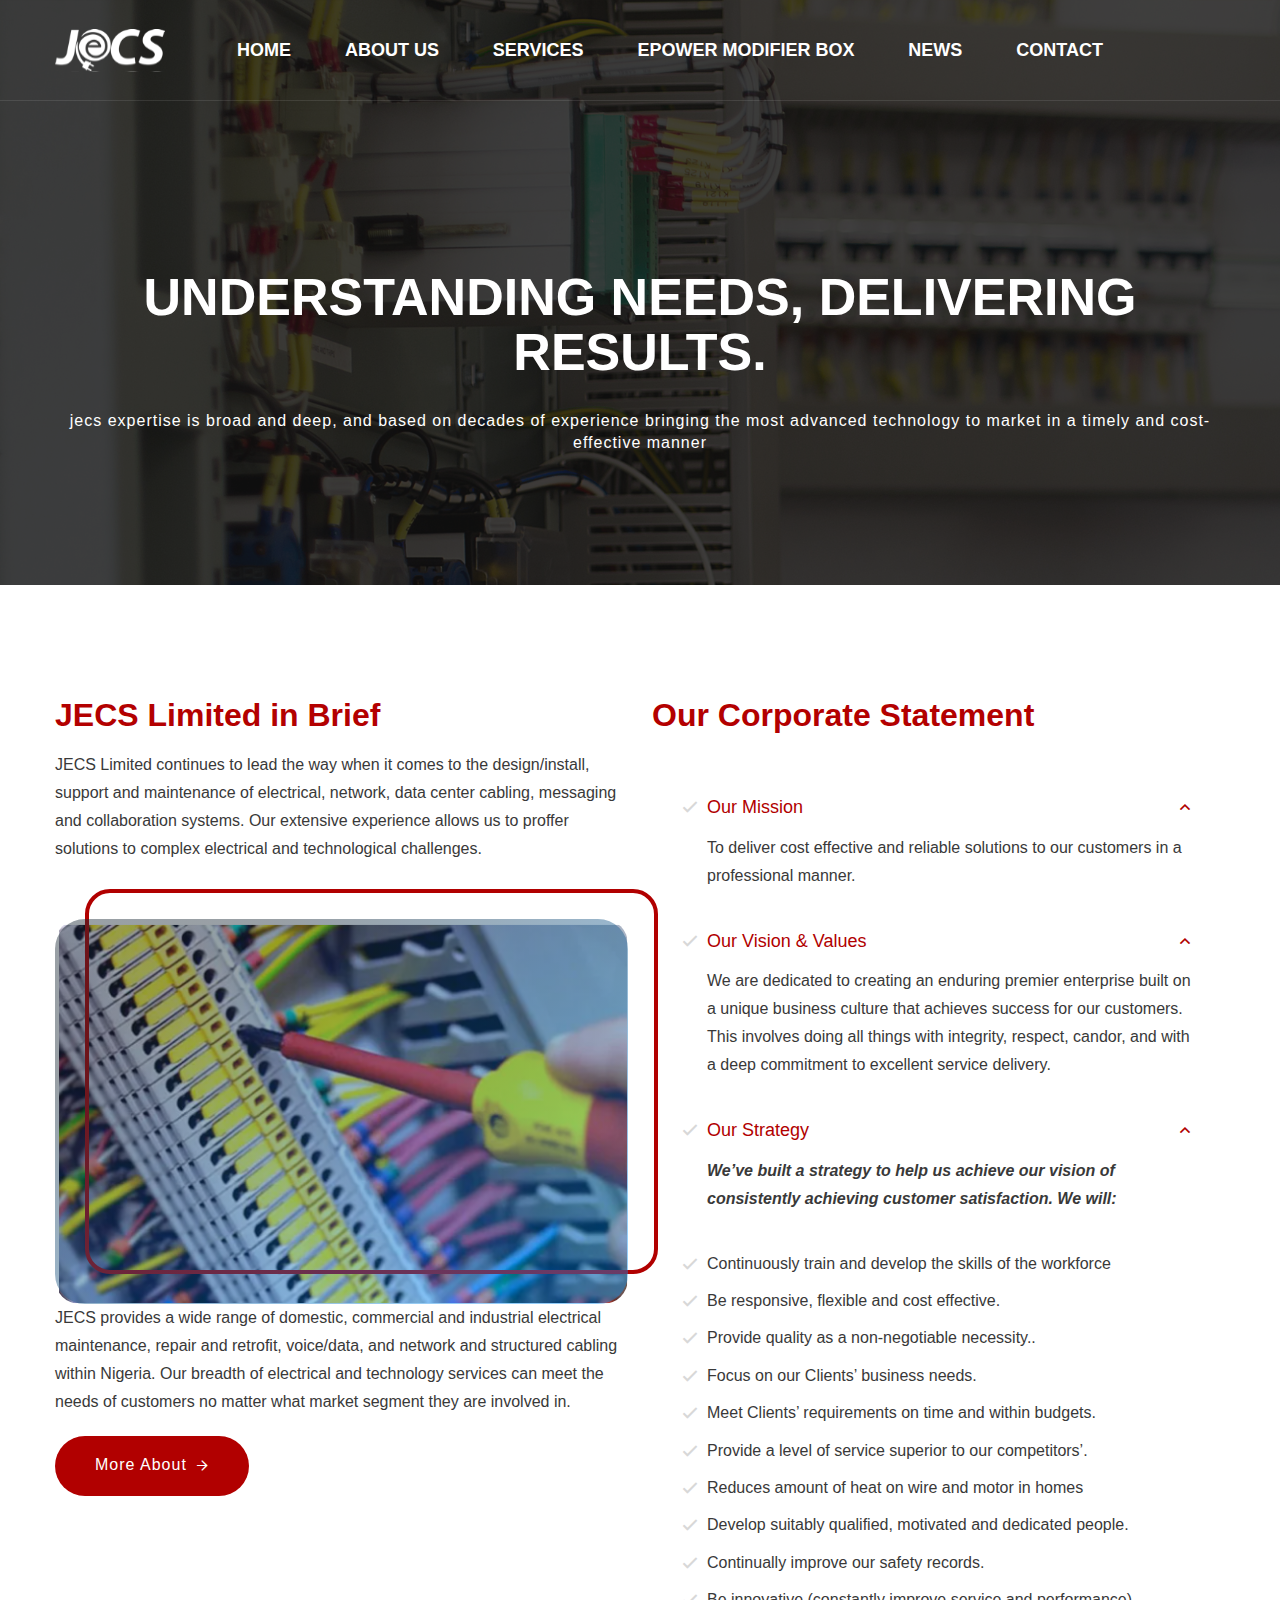
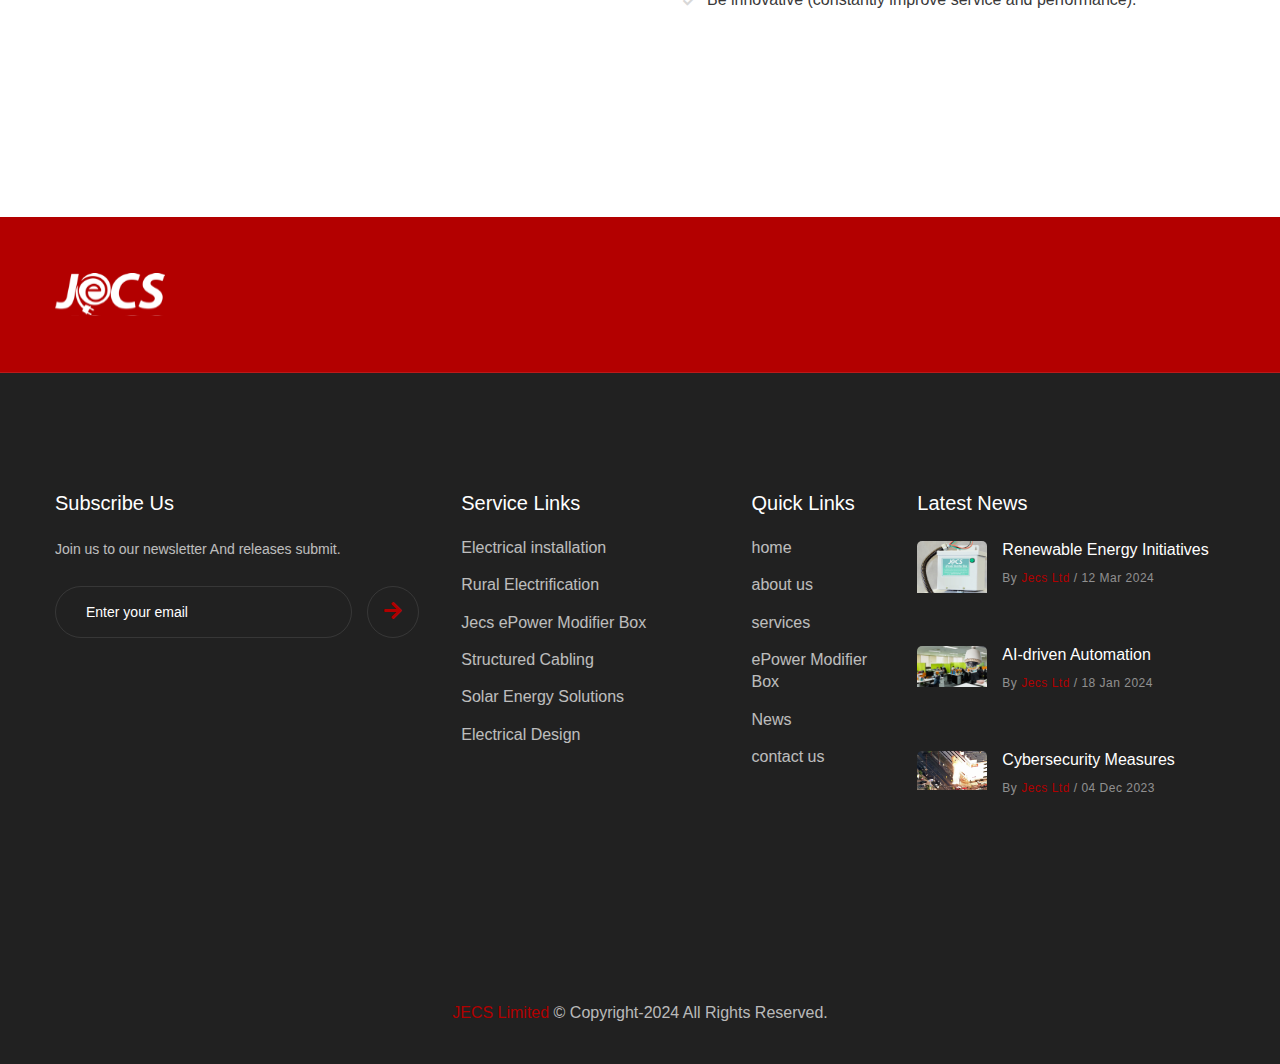
==== about.html @ 2b7c602d "1st commit" ====
<!DOCTYPE html>
<html>

<!-- Mirrored from themesflat.co/html/kashit/about.html by HTTrack Website Copier/3.x [XR&CO'2014], Thu, 21 Mar 2024 03:04:24 GMT -->
<head>
<meta charset="utf-8">
<title>Electrical - Jecs Limited| About Us</title>
<!-- Stylesheets -->
<link href="css/bootstrap.css" rel="stylesheet">
<link href="css/style.css" rel="stylesheet">
<link href="css/responsive.css" rel="stylesheet">

<link href="https://fonts.googleapis.com/css2?family=Inter:wght@300;400;500;600;700;800&amp;display=swap" rel="stylesheet">
<link href="https://fonts.googleapis.com/css2?family=Roboto:wght@300;400;500;700;900&amp;display=swap" rel="stylesheet">

<!-- Color Switcher Mockup -->
<link href="css/color-switcher-design.css" rel="stylesheet">

<!-- Color Themes -->
<link id="theme-color-file" href="css/color-themes/default-color.css" rel="stylesheet">

<link rel="shortcut icon" href="images/favicon.png" type="image/x-icon">
<link rel="icon" href="images/favicon.png" type="image/x-icon">

<!-- Responsive -->
<meta http-equiv="X-UA-Compatible" content="IE=edge">
<meta name="viewport" content="width=device-width, initial-scale=1.0, maximum-scale=1.0, user-scalable=0">

</head>

<body>
 
<div class="page-wrapper">
	
    <!-- Preloader -->
    <div class="preloader"></div>
	<!-- End Preloader -->
 	
 	<!-- Main Header -->
    <header class="main-header header-style-three">
    

        <!-- Header Lower -->
        <div class="header-lower">
            
			<div class="auto-container">
				<div class="inner-container d-flex justify-content-between align-items-center">
					
					<!-- Logo Box -->
					<div class="logo-box d-flex">
						<div class="logo"><a href="index.html"><img src="images/logo-3a.svg" alt="" title=""></a></div>
					</div>
					
					<div class="nav-outer d-flex align-items-center">
						
						<!-- Main Menu -->
						<nav class="main-menu show navbar-expand-md">
							<div class="navbar-header">
								<button class="navbar-toggler" type="button" data-toggle="collapse" data-target="#navbarSupportedContent" aria-controls="navbarSupportedContent" aria-expanded="false" aria-label="Toggle navigation">
									<span class="icon-bar"></span>
									<span class="icon-bar"></span>
									<span class="icon-bar"></span>
								</button>
							</div>
							
							<div class="navbar-collapse collapse clearfix" id="navbarSupportedContent">
								<ul class="navigation clearfix">
									<li class=""><a href="index.html">HOME</a>
										
									</li>
									<li class=""><a href="about.html">ABOUT US</a>
										
									</li>
									<li class="dropdown"><a href="#">SERVICES</a>
										<ul>
											<li><a href="services.html">Electrical Services</a></li>
											<li><a href="service-detail.html">IT infracstructure & networking Solutions</a></li>
											<li><a href="team.html">Surveillance.Access control and Safety Solutions</a></li>
											<li><a href="price.html">Renewable Energy</a></li>
											<li><a href="testimonial.html">Building Automation </a></li>
										</ul>
									</li>
									<li class=""><a href="case.html">ePOWER MODIFIER BOX</a>
										
									</li>
									<li><a href="gallery.html">NEWS</a></li>
								
									<li><a href="contact.html">CONTACT</a></li>
								</ul>
							</div>
							
						</nav>
						<!-- Main Menu End-->
						
					</div>
					
					<!-- Outer Box -->
					<div class="outer-box d-flex align-items-center">
						
						<!-- Phone Box -->
						<div class="header-phone">
							<div class="header-phone_inner">
								<!-- <span class="header-phone_icon flaticon-telephone"></span>
								Phone Number <br>
								<a href="tel:+1245-45678">+234 8188882350</a> -->
							</div>
						</div>
						
						<!-- Mobile Navigation Toggler -->
						<div class="mobile-nav-toggler"><span class="icon"><img src="images/icons/menu.png" alt="" /></span></div>
						
					</div>
					<!-- End Outer Box -->
					
				</div>
				
			</div>
        </div>
        <!-- End Header Lower -->
        
		<!-- Sticky Header  -->
        <div class="sticky-header">
            <div class="auto-container">
				<div class="d-flex justify-content-between align-items-center">
					<!-- Logo -->
					<div class="logo">
						<a href="index.html" title=""><img src="images/logo-5.svg" alt="" title=""></a>
					</div>
					
					<!-- Right Col -->
					<div class="right-box">
						<!-- Main Menu -->
						<nav class="main-menu">
							<!--Keep This Empty / Menu will come through Javascript-->
						</nav>
						<!-- Main Menu End-->
						
						<!-- Mobile Navigation Toggler -->
						<div class="mobile-nav-toggler"><span class="icon"><img src="images/icons/menu.png" alt="" /></span></div>
						
					</div>
					
				</div>
            </div>
        </div>
		<!-- End Sticky Menu -->
    
		<!-- Mobile Menu  -->
        <div class="mobile-menu">
            <div class="menu-backdrop"></div>
            <div class="close-btn"><span class="icon flaticon-cancel-1"></span></div>
            <nav class="menu-box">
                <div class="nav-logo"><a href="index.html"><img src="images/logo-3a.svg" alt="" title=""></a></div>
				<!-- Search -->
				<div class="search-box">
					<form method="post" action="https://themesflat.co/html/kashit/contact.html">
						<div class="form-group">
							<input type="search" name="search-field" value="" placeholder="SEARCH HERE" required>
							<button type="submit"><span class="icon flaticon-search"></span></button>
						</div>
					</form>
				</div>
                <div class="menu-outer"><!--Here Menu Will Come Automatically Via Javascript / Same Menu as in Header--></div>
            </nav>
        </div>
		<!-- End Mobile Menu -->
	
    </header>
    <!-- End Main Header -->
	
	<!-- Page Title -->
    <section class="page-title slider-two_image-layer" style="background-image:url(images/main-slider/electricista-167ef.jpg)">
        <div class="auto-container">
			<!-- <h1>About</h1> -->
			<h2 style="color: white;text-transform: uppercase">Understanding Needs, Delivering Results.</h2> 
			
			<ul class="bread-crumb clearfix">
				<!-- <li><a href="index.html"></a></li> -->
				<li style="font-weight: lighter;text-transform:lowercase">JECS expertise is broad and deep, and based on decades of experience bringing the most advanced technology to market in a timely and cost-effective manner</li>
				
			</ul>
			
        </div>
    </section>
    <!-- End Page Title -->
	
	<section class="case-detail">
		<div class="auto-container">
			
			<div class="">
				<div class="row clearfix">
					<!-- Content Column -->
					<div class="content-column col-lg-6 col-md-12 col-sm-12">
						<h3>JECS Limited in Brief
</h3>
						<p>JECS Limited continues to lead the way when it comes to the design/install, support and maintenance of electrical, network, data center cabling, messaging and collaboration systems. Our extensive experience allows us to proffer solutions to complex electrical and technological challenges.</p>
						
							
							<div class="faq-one_image-two" data-depth="0.20">
								<img src="images/resource/About image1.PNG" alt="" />
							</div>
						
					<p>
						JECS provides a wide range of domestic, commercial and industrial electrical maintenance, repair and retrofit, voice/data, and network and structured cabling within Nigeria. Our breadth of electrical and technology services can meet the needs of customers no matter what market segment they are involved in.</p>
				
						
						<div class=" justify-content-between">
							<!-- Button Box -->
							
						<div class="about-one_button-box">
							<a class="btn-style-one theme-btn" href="about.html">
								<div class="btn-wrap">
									<span class="text-one">More About <i class="fa-solid fa-arrow-right fa-fw"></i></span>
									<span class="text-two">More About <i class="fa-solid fa-arrow-right fa-fw"></i></span>
								</div>
							</a>
						</div>
						</div>
						
					</div>
					
					<!-- Info Column -->
					<div class="content-column col-lg-6 col-md-12 col-sm-12">
						
							<h3>Our Corporate Statement</h3>

						<div class="price-block_one">
						<div class="">
							<div class="price-block_one-upper-box">
								
								<ul class="price-block_one-list accordion-box faq-one_content-inner faq-one_content-column ">
									<li class=" accordion block">
										<div class="acc-btn active"><div class="icon-outer"><span class="icon fa-solid fa-angle-down fa-fw"></span></div>
										Our Mission</div>
										<div class="acc-content current">
											<div class="content">
												<div class="text">To deliver cost effective and reliable solutions to our customers in a professional manner.</div>
											</div>
										</div>
									</li>
									<li class="accordion block">
										<div class="acc-btn active"><div class="icon-outer"><span class="icon fa-solid fa-angle-down fa-fw"></span></div>Our Vision & Values</div>
										<div class="acc-content current">
											<div class="content">
												<div class="text">We are dedicated to creating an enduring premier enterprise built on a unique business culture that achieves success for our customers. This involves doing all things with integrity, respect, candor, and with a deep commitment to excellent service delivery.</div>
											</div>
										</div>
									</li>
									<li class="accordion block">
										<div class="acc-btn active"><div class="icon-outer"><span class="icon fa-solid fa-angle-down fa-fw"></span></div>Our Strategy</div>
										<div class="acc-content current">
											<div class="content">
												<div class="text"> <em> <strong>We’ve built a strategy to help us achieve our vision of consistently achieving customer satisfaction. We will:</em></strong></div>
											</div>
										</div>
									</li>
									<li>Continuously train and develop the skills of the workforce</li>
									<li>Be responsive, flexible and cost effective.</li>
									<li>Provide quality as a non-negotiable necessity..</li>
									<li>Focus on our Clients’ business needs.</li>
									<li>Meet Clients’ requirements on time and within budgets.</li>
									<li>Provide a level of service superior to our competitors’.</li>
									<li>Reduces amount of heat on wire and motor in homes</li>
									<li>Develop suitably qualified, motivated and dedicated people.</li>
									<li>Continually improve our safety records.</li>
									<li>Be innovative (constantly improve service and performance).</li>
								</ul>
							</div>
							
						</div>
					</div>
							</div>
						</div>
					</div>
				</div>
			</div>
		</div>
	</section>
	<!-- About One -->
	

	<!-- CTA One -->
	<section class="cta-one style-two">
		<div class="auto-container">
			<div class="d-flex justify-content-between align-items-center flex-wrap">
				<!-- CTA Logo -->
				<div class="cta-logo">
					<img src="images/logo-3a.svg" alt="" />
				</div>
				<!-- Info Text -->
				<!-- <div class="cta-one_text">
					50 Ikorodu Road, Jibowu, Lagos. <br> Nigeria.
				</div> -->
			</div>
		</div>
	</section>
	<!-- End CTA One -->

	<!-- Main Footer -->
	<footer class="main-footer">
		<div class="auto-container">
        	<!--Widgets Section-->
            <div class="main-footer_widgets">
            	<div class="row clearfix">
                	
                    <!--big column-->
                    <div class="big-column col-lg-7 col-md-12 col-sm-12">
                        <div class="row clearfix">
							
							<!--Footer Column-->
                            <div class="main-footer_column col-lg-7 col-md-6 col-sm-12">
                                <div class="footer-widget subscribe-widget">
									<h5 class="main-footer_title">subscribe us</h5>
									<div class="footer-text">Join us to our newsletter And releases submit.</div>
									<!-- Subscribe Form -->
									<div class="subscribe-form">
										<form method="post" action="https://themesflat.co/html/kashit/contact.html">
											<div class="form-group">
												<input type="email" name="email" value="" placeholder="Enter your email" required>
												<button type="submit" class="theme-btn fa-solid fa-arrow-right fa-fw"></button>
											</div>
										</form>
									</div>
									<!-- <div class="footer-privacy">Our <a href="#">Privacy Policy</a> and provide consent to receive updates from our company.</div> -->
								</div>
							</div>

							<!--Footer Column-->
                            <div class="main-footer_column col-lg-5 col-md-6 col-sm-12">
                                <div class="footer-widget links-widget">
									<h4 class="main-footer_title">Service links</h4>
									<ul class="main-footer_list">
										<li><a href="#">Electrical installation</a></li>
										<li><a href="#">Rural Electrification</a></li>
										<li><a href="#">Jecs ePower Modifier Box</a></li>
										<li><a href="#">Structured Cabling</a></li>
										<li><a href="#">Solar Energy Solutions</a></li>
										<li><a href="#">Electrical Design</a></li>
									</ul>
								</div>
							</div>

						</div>
					</div>

					<!--big column-->
                    <div class="big-column col-lg-5 col-md-12 col-sm-12">
                        <div class="row clearfix">

							<!--Footer Column-->
							<div class="main-footer_column col-lg-4 col-md-6 col-sm-12">
                                <div class="footer-widget links-widget">
									<h4 class="main-footer_title">quick links</h4>
									<ul class="main-footer_list">
										<li><a href="index.html">home</a></li>
										<li><a href="about.html">about us</a></li>
										<li><a href="services.html">services</a></li>
										<li><a href="case.html">ePower Modifier Box
										</a></li>
										<li><a href="gallery.html">News
										</a></li>
										<li><a href="contact.html">contact us</a></li>
									</ul>
								</div>
							</div>

							<!--Footer Column-->
                            <div class="main-footer_column col-lg-8 col-md-6 col-sm-12">
                                <div class="footer-widget news-widget">
									<h4 class="main-footer_title">Latest News</h4>
									<!--News Widget Block-->
                                    <div class="news-widget-block">
                                        <div class="news-widget_image">
											<img src="images/resource/JECS-ePower-Modifier.jpg" alt="" />
										</div>
										<h6 class="news-widget_title"><a href="gallery.html">Renewable Energy Initiatives</a></h6>
										<div class="news-widget_post-date">by <a href="#">Jecs ltd</a>  /  12 Mar 2024</div>
                                    </div>
									<!--News Widget Block-->
                                    <div class="news-widget-block">
                                        <div class="news-widget_image">
											<img src="images/resource/surveillanceiStock_000047415498_Large.jpg" alt="" />
										</div>
										<h6 class="news-widget_title"><a href="gallery.html">AI-driven Automation</a></h6>
										<div class="news-widget_post-date">by <a href="#">Jecs ltd</a>  /  18 Jan 2024</div>
                                    </div>
									<!--News Widget Block-->
                                    <div class="news-widget-block">
                                        <div class="news-widget_image">
											<img src="images/resource/transformer.jpg" alt="" />
										</div>
										<h6 class="news-widget_title"><a href="gallery.html">Cybersecurity Measures</a></h6>
										<div class="news-widget_post-date">by <a href="#">Jecs ltd</a>  / 04 Dec 2023</div>
                                    </div>
								</div>
							</div>

						</div>
					</div>

				</div>
			</div>
		</div>
		<div class="footer-copyright">
			<div class="auto-container">
				<div class="copyright"><a href="index.html">JECS Limited</a> &copy; Copyright-2024 All Rights Reserved.</div>
			</div>
		</div>
	</footer>
	<!-- End Main Footer -->

	<!-- Color Palate / Color Switcher -->

	<!-- End Color Palate / Color Switcher -->

</div>
<!-- End PageWrapper -->

<!-- Scroll To Top -->
<div class="scroll-to-top scroll-to-target" data-target="html"><span class="fas fa-arrow-up fa-fw"></span></div>

<script src="js/jquery.js"></script>
<script src="js/popper.min.js"></script>
<script src="js/bootstrap.min.js"></script>
<script src="js/magnific-popup.min.js"></script>
<script src="js/appear.js"></script>
<script src="js/parallax.min.js"></script>
<script src="js/tilt.jquery.min.js"></script>
<script src="js/owl.js"></script>
<script src="js/wow.js"></script>
<script src="js/parallax-scroll.js"></script>

<script src="js/odometer.js"></script>
<script src="js/nav-tool.js"></script>
<script src="js/jquery-ui.js"></script>
<script src="js/color-settings.js"></script>
<script src="js/script.js"></script>

<!--[if lt IE 9]><script src="https://cdnjs.cloudflare.com/ajax/libs/html5shiv/3.7.3/html5shiv.js"></script><![endif]-->
<!--[if lt IE 9]><script src="js/respond.js"></script><![endif]-->

</body>

<!-- Mirrored from themesflat.co/html/kashit/about.html by HTTrack Website Copier/3.x [XR&CO'2014], Thu, 21 Mar 2024 03:04:27 GMT -->
</html>
---- css/style.css ----
/* Kashit - Technology & IT Solutions HTML Template */

/* 
	
	font-family: 'Inter', sans-serif;
	font-family: 'Roboto', sans-serif;
	
*/

@import url('global.css');
@import url('header.css');
@import url('footer.css');
@import url('font-awesome.css');
@import url('flaticon_kashIT-flat.css');
@import url('animate.css');
@import url('owl.css');
@import url('jquery-ui.css');
@import url('preloader.css');
@import url('custom-animate.css');
@import url('magnific-popup.css');
@import url('odometer-theme-default.css');

/*** 

====================================================================
	Slider One
====================================================================

***/

.slider-one{
	position: relative;
	padding-top: var(--padding-top-160);
	background-color: var(--color-four);
	padding-bottom: var(--padding-bottom-100);
}

.slider-one_circle-layer{
	position: absolute;
	left: 10%;
	top: 20%;
	width: 20px;
	height: 20px;
	border-radius: 50px;
	border:3px solid var(--main-color)
}

.slider-one_pattern-layer{
	position: absolute;
	left: 0px;
	top: 0px;
	right: 0px;
	bottom: 0px;
	background-position: left bottom;
	background-repeat: no-repeat;
}

.slider-one_title-column{
	position:relative;
}

.slider-one_title-inner{
	position:relative;
	padding-top:var(--padding-top-155);
}

.slider-one .slide{
	position:relative;
	overflow:hidden;
}

.slider-one_heading{
	position: relative;
	color: var(--color-two);
	margin-right:-20px;
	
	opacity: 0;
	transform:translateY(100px);
	transition:all 900ms ease;
	-moz-transition:all 900ms ease;
	-webkit-transition:all 900ms ease;
	-ms-transition:all 900ms ease;
	-o-transition:all 900ms ease;
}

.slider-one .active .slider-one_heading{
	opacity:1;
	transform:translateY(0px);
	-webkit-transition-delay: 600ms;
	-moz-transition-delay: 600ms;
	-ms-transition-delay: 600ms;
	-o-transition-delay: 600ms;
	transition-delay: 600ms;
}

.slider-one_text{
	position: relative;
	font-weight:500;
	opacity: 0;
	line-height: 30px;
	font-size: var(--font-18);
	color: var(--color-three);
	margin-top: var(--margin-top-25);
	transform:translateY(100px);
	padding-right:var(--padding-right-30);
	transition:all 900ms ease;
	-moz-transition:all 900ms ease;
	-webkit-transition:all 900ms ease;
	-ms-transition:all 900ms ease;
	-o-transition:all 900ms ease;
}

.slider-one .active .slider-one_text{
	opacity:1;
	transform:translateY(0px);
	-webkit-transition-delay: 900ms;
	-moz-transition-delay: 900ms;
	-ms-transition-delay: 900ms;
	-o-transition-delay: 900ms;
	transition-delay: 900ms;
}

.slider-one_image-column{
	position:relative;
}

.slider-one_image-inner{
	position:relative;
}

.slider-one_image-inner .image{
	position:relative;
}

.slider-one_image-inner .image img{
	position:relative;
	width:auto;
	max-width:inherit;
}

.slider-one_button-box{
	position: relative;
	opacity: 0;
	transform:translateY(100px);
	transition:all 900ms ease;
	-moz-transition:all 900ms ease;
	-webkit-transition:all 900ms ease;
	-ms-transition:all 900ms ease;
	-o-transition:all 900ms ease;
	margin-top: var(--margin-top-50);
}

.slider-one_button-box .theme-btn{
	margin-right: var(--margin-right-15);
}

.slider-one_button-box .theme-btn:last-child{
	margin-right: var(--margin-zero);
}

.slider-one .active .slider-one_button-box{
	opacity:1;
	transform:translateY(0px);
	-webkit-transition-delay: 1200ms;
	-moz-transition-delay: 1200ms;
	-ms-transition-delay: 1200ms;
	-o-transition-delay: 1200ms;
	transition-delay: 1200ms;
}

.slider-one_image{
	position: relative;
}

@-webkit-keyframes ripple {
    70% {box-shadow: 0 0 0 70px rgba(253, 167, 0, 0);}
    100% {box-shadow: 0 0 0 0 rgba(253, 167, 0, 0);}
}

@keyframes ripple {
    70% {box-shadow: 0 0 0 70px rgba(253, 167, 0, 0);}
    100% {box-shadow: 0 0 0 0 rgba(253, 167, 0, 0);}
}

/* Video One Play */

.slider-one_play{
	position:absolute;
	left:140px;
	top:192px;
}

.slider-one_play span{
	position: relative;
	width: 130px;
	height: 130px;
	z-index:10;
	text-align: center;
	display: block;
	line-height:130px;
	border-radius:50%;
	font-size:var(--font-24);
	color: var(--white-color);
	padding-left:var(--padding-left-5);
	background-color:var(--main-color);
	-webkit-transition:all 500ms ease;
	-moz-transition:all 500ms ease;
	-ms-transition:all 500ms ease;
	-o-transition:all 500ms ease;
	transition:all 500ms ease;
}

.slider-one_play span:hover{
	color:var(--white-color);
	background-color:var(--color-two);
}

.slider-one_play .ripple,
.slider-one_play .ripple:before,
.slider-one_play .ripple:after {
    position: absolute;
    top: 50%;
    left: 50%;
    width:130px;
	height: 130px;
    -webkit-transform: translate(-50%, -50%);
    -moz-transform: translate(-50%, -50%);
    -ms-transform: translate(-50%, -50%);
    -o-transform: translate(-50%, -50%);
    transform: translate(-50%, -50%);
    -webkit-border-radius: 50% 50% 50% 50%;
    -moz-border-radius: 50% 50% 50% 50%;
    -ms-border-radius: 50% 50% 50% 50%;
    -o-border-radius: 50% 50% 50% 50%;
    border-radius: 50% 50% 50% 50%;
    -webkit-box-shadow: 0 0 0 0 rgba(0, 146, 255, .3);
    -moz-box-shadow: 0 0 0 0 rgba(0, 146, 255, .3);
    -ms-box-shadow: 0 0 0 0 rgba(0, 146, 255, .3);
    -o-box-shadow: 0 0 0 0 rgba(0, 146, 255, .3);
    box-shadow: 0 0 0 0 rgba(0, 146, 255, .3);
    -webkit-animation: ripple 3s infinite;
    -moz-animation: ripple 3s infinite;
    -ms-animation: ripple 3s infinite;
    -o-animation: ripple 3s infinite;
    animation: ripple 3s infinite;
}

.slider-one_play .ripple:before {
    -webkit-animation-delay: .9s;
    -moz-animation-delay: .9s;
    -ms-animation-delay: .9s;
    -o-animation-delay: .9s;
    animation-delay: .9s;
    content: "";
    position: absolute;
}

.slider-one_play .ripple:after {
    -webkit-animation-delay: .6s;
    -moz-animation-delay: .6s;
    -ms-animation-delay: .6s;
    -o-animation-delay: .6s;
    animation-delay: .6s;
    content: "";
    position: absolute;
}

.slider-one .owl-dots,
.slider-one .owl-nav{
	display: none;
}

/*** 

====================================================================
	Services One
====================================================================

***/

.services-one{
	position: relative;
	padding: 145px 0px 120px;
	background-color: var(--color-four);
}

.services-one.style-two{
	background-color: var(--white-color);
}

.services-one .owl-nav{
	position: relative;
	text-align: center;
}

.services-one .owl-dots{
	position: relative;
	text-align: center;
	margin-top: var(--margin-top-30);
}

.services-one .owl-dots .owl-dot{
	position: relative;
	width: 10px;
	height: 10px;
	margin: 0px 10px;
	display: inline-block;
	border-radius: 50px;
	padding: 5px;
	-webkit-transition:all 500ms ease;
	-moz-transition:all 500ms ease;
	-ms-transition:all 500ms ease;
	-o-transition:all 500ms ease;
	transition:all 500ms ease;
	background-color: rgba(var(--color-three-rgb), 0.30);
}

.services-one .owl-dots .owl-dot:hover,
.services-one .owl-dots .owl-dot.active{
	background-color: rgba(var(--main-color-rgb), 1);
}

.services-one .owl-dots .owl-dot::before{
	position: absolute;
	content: '';
	left: -5px;
	top: -5px;
	right: -5px;
	bottom: -5px;
	border-radius: 50px;
	-webkit-transition:all 500ms ease;
	-moz-transition:all 500ms ease;
	-ms-transition:all 500ms ease;
	-o-transition:all 500ms ease;
	transition:all 500ms ease;
	border:5px solid rgba(var(--color-three-rgb), 0.10);
}

.services-one .owl-dots .owl-dot.active::before,
.services-one .owl-dots .owl-dot:hover::before{
	border-color:rgba(var(--main-color-rgb), 0.40);
}

.services-one .owl-nav{
	display: none;
}

.service-block_one{
	position: relative;
	margin-bottom: var(--margin-bottom-30);
}

.service-block_one.style-two .service-block_one-inner{
	border:1px solid rgba(var(--black-color-rgb), 0.10);
}

.service-block_one-inner{
	position: relative;
	border-radius: 25px;
	overflow: hidden;
	background-color: var(--white-color);
}

.service-block_one-inner:hover::before{
	-webkit-transform: scale(1, 1);
	-ms-transform: scale(1, 1);
	transform: scale(1, 1);
	-webkit-transform-origin: left center;
	-ms-transform-origin: left center;
	transform-origin: left center;
}

.service-block_one-inner::before{
	position: absolute;
	content: '';
	left: 0px;
	top: 0px;
	right: 0px;
	bottom: 0px;
	background-color: var(--main-color);

	transition: -webkit-transform 0.4s ease;
	transition: transform 0.4s ease;
	transition: transform 0.4s ease,-webkit-transform 0.4s ease;
	-webkit-transform: scale(0, 1);
	-ms-transform: scale(0, 1);
	transform: scale(0, 1);
	-webkit-transform-origin: right center;
	-ms-transform-origin: right center;
	transform-origin: right center;
}

.service-block_one-upper-box{
	position: relative;
	padding: 40px 25px 22px;
}

.service-block_one-title{
	position: relative;
	font-weight: 500;
	margin-top: var(--margin-top-30);
}

.service-block_one-title a{
	position: relative;
	color: var(--color-two);

	transition:all 300ms ease;
	-moz-transition:all 300ms ease;
	-webkit-transition:all 300ms ease;
	-ms-transition:all 300ms ease;
	-o-transition:all 300ms ease;
}

.service-block_one-inner:hover .service-block_one-more,
.service-block_one-inner:hover .service-block_one-text,
.service-block_one-inner:hover .service-block_one-title a{
	color: var(--white-color);
}

.service-block_one-inner:hover .service-block_one-icon{
	color: var(--white-color);
	-webkit-transform: scale(-1) rotate(180deg);
    -moz-transform: scale(-1) rotate(180deg);
    -ms-transform: scale(-1) rotate(180deg);
    -o-transform: scale(-1) rotate(180deg);
    transform: scale(-1) rotate(180deg);
}

.service-block_one-icon{
	position: relative;
	line-height:1em;
	display:inline-block;
	color:var(--main-color);
	font-size:var(--font-64);
	font-family: "Flaticon";
	transition: all 600ms ease;
    -moz-transition: all 600ms ease;
    -webkit-transition: all 600ms ease;
    -ms-transition: all 600ms ease;
    -o-transition: all 600ms ease;
}

.service-block_one-text{
	line-height: 28px;
	color: var(--color-three);
	font-size: var(--font-16);
	margin-top: var(--margin-top-15);
	transition:all 300ms ease;
	-moz-transition:all 300ms ease;
	-webkit-transition:all 300ms ease;
	-ms-transition:all 300ms ease;
	-o-transition:all 300ms ease;
}

.service-block_one-lower-box{
	position: relative;
	padding: 23px 25px;
	border-top:1px solid rgba(var(--black-color-rgb), 0.10);
}

.service-block_one-more{
	position: relative;
	font-weight: 500;
	letter-spacing: 1px;
	display: inline-block;
	color: var(--color-three);
	font-size: var(--font-16);
	transition:all 300ms ease;
	-moz-transition:all 300ms ease;
	-webkit-transition:all 300ms ease;
	-ms-transition:all 300ms ease;
	-o-transition:all 300ms ease;
	padding-right: var(--padding-right-20);
}

.service-block_one-more::before{
	position: absolute;
	content: "\f061";
	right: 0px;
	right: 0px;
	font-size: var(--font-14);
	font-family: 'Font Awesome 5 Pro';
}

/*** 

====================================================================
	About One
====================================================================

***/

.about-one{
	position: relative;
	padding: 115px 0px 82px;
}

.about-one_pattern{
	position: absolute;
	right: -200px;
	top: -100px;
	width: 542px;
	height: 663px;
}

.about-one_pattern-two{
	position: absolute;
	left: 0px;
	top: 0px;
	width: 287px;
	height: 391px;
	background-repeat: no-repeat;
}

.about-one_color-layer{
	position: absolute;
	left: -100px;
	top: 50px;
	width: 320px;
	height: 370px;
	border-radius: 25px;
	background-color: var(--color-six);
}

.about-one_color-layer-two{
	position: absolute;
	left: -100px;
	top: 50px;
	width: 380px;
	height: 380px;
	opacity: 0.05;
	border-radius: 50%;
	background-color: var(--main-color);
}

.about-one_image-column{
	position: relative;
	margin-bottom: var(--margin-bottom-30);
}

.about-one_image-inner{
	position: relative;
}

.about-one_image{
	position: relative;
}

.about-one_image-two{
	position: relative;
	display: inline-block !important;
}

.about-one_image-two img{
	position: relative;
	border-radius: 25px;
	overflow: hidden;
}

.about-one_image-two::before{
	position: absolute;
	content: '';
	left: 30px;
	top: -30px;
	right: -30px;
	bottom: 30px;
	z-index: 1;
	border-radius: 25px;
	border: 3px solid var(--main-color);
}

.about-one_image-three{
	position: relative;
	overflow: hidden;
	border-radius: 25px;
	margin-top: var(--margin-top-35);
}

.about-one_image-three::before{
	position: absolute;
	content: '';
	left: 0px;
	top: 0px;
	right: 0px;
	bottom: 0px;
	background: linear-gradient(145.07deg, rgba(29, 44, 56, 0.45) 20.56%, rgba(0, 146, 255, 0.4) 89.42%);
}

.about-one_image-icon{
	position: absolute;
	left: 130px;
	top: 100px;
	width: 120px;
	height: 120px;
	z-index: 1;
	line-height: 120px;
	border-radius: 150px;
	background-color: var(--main-color);
}

.about-one_content-column{
	position: relative;
	margin-bottom: var(--margin-bottom-30);
}

.about-one_content-inner{
	position: relative;
}

.about-one_title{
	position: relative;
	font-weight: 500;
	letter-spacing: 0.4em;
	font-size: var(--font-14);
	text-transform: uppercase;
	color: var(--main-color);
	padding-left: var(--padding-left-40);
}

.about-one_title::before{
	position: absolute;
	content: "\f1db";
	left: 0px;
	top: 4px;
	color: var(--main-color);
	font-size: var(--font-26);
	font-family: "Flaticon";
	transform: rotate(90deg);
}

.about-one_heading{
	position: relative;
	font-weight: 700;
	line-height: 48px;
	color: var(--color-two);
	font-size: var(--font-32);
	margin-top: var(--margin-top-15);
}

.about-one_text{
	position: relative;
	line-height: 28px;
	color: var(--color-three);
	font-size: var(--font-16);
	margin-top: var(--margin-top-15);
	margin-bottom: var(--margin-bottom-50);
}

/* About One Block */

.about-one_block{
	position: relative;
	margin-bottom: var(--margin-bottom-30);
}

.about-one_block-icon{
	position: relative;
	line-height: 1em;
	font-family: "Flaticon";
	color: var(--main-color);
	font-size: var(--font-60);
	transition:all 500ms ease;
	-moz-transition:all 500ms ease;
	-webkit-transition:all 500ms ease;
	-ms-transition:all 500ms ease;
	-o-transition:all 500ms ease;
}

.about-one_block:hover .about-one_block-icon{
	animation: icon-bounce 0.8s ease-out;
    -webkit-animation: icon-bounce 0.8s ease-out;
}

.about-one_block-heading{
	position: relative;
	font-weight: 700;
	color: var(--color-five);
	margin-top: var(--margin-top-20);
}

.about-one_block-text{
	position: relative;
	line-height: 28px;
	color: var(--color-three);
	font-size: var(--font-16);
	margin-top: var(--margin-top-20);
}

.about-one_counter{
	position: absolute;
	left: 240px;
	top: 50px;
	transform: rotate(-90deg);
}

.about-one_counter-words{
	position: relative;
	font-weight: 500;
	line-height: 1em;
	color: var(--color-two);
	font-size: var(--font-52);
}

.about-one_counter-text{
	position: relative;
	font-weight: 500;
	font-size: var(--font-14);
	color: var(--main-color);
	margin-top: var(--margin-top-5);
}

.about-one.style-two{
	padding-bottom: var(--padding-bottom-5);
}

.about-one.style-two .about-one_image-inner{
	text-align: right;
	padding-right: var(--padding-right-70);
}

.about-one.style-two .about-one_counter{
	left: 50px;
}

.about-one.style-three{
	background-color: var(--color-four);
}

/*** 

====================================================================
	Counter One
====================================================================

***/

.counter-one{
	position: relative;
}

.counter-one .inner-container{
	position: relative;
	border-radius: 25px;
	padding: 50px 15px 5px;
	border: 6px solid var(--main-color);
	background-color: var(--white-color);
}

.counter-one_count-column{
	position: relative;
	margin-bottom: var(--margin-bottom-30);
}

.counter-one_count-inner{
	position: relative;
	text-align: center;
	padding: 0px 30px;
}

.counter-one_text{
	position: relative;
	line-height: 26px;
	font-size: var(--font-16);
	color: var(--color-three);
	margin-bottom: var(--margin-bottom-25);
	padding-bottom: var(--padding-bottom-20);
	border-bottom:1px solid rgba(var(--black-color-rgb), 0.15);
}

.counter-one_counter{
	position: relative;
	line-height: 1em;
	font-weight: 700;
	font-size: var(--font-52);
	color: var(--color-two);
}

.counter-one.style-two{
	padding-bottom: var(--padding-bottom-120);
}

.counter-one.style-two .inner-container{
	border: none;
	overflow: hidden;
	border-radius: 25px;
	background-size: cover;
}

.counter-one.style-two .inner-container::before{
	position: absolute;
	content: '';
	left: 0px;
	top: 0px;
	right: 0px;
	bottom: 0px;
	background: linear-gradient(145.07deg, rgba(29, 44, 56, 0.81) 20.56%, rgba(29, 44, 56, 0.45) 57.5%, rgba(0, 146, 255, 0.36) 89.42%);
}

.counter-one.style-two .counter-one_text{
	color: var(--white-color);
	border-color:rgba(var(--white-color-rgb), 0.30);
}

.counter-one.style-two .counter-one_counter{
	color: var(--white-color);
}

.counter-one.style-three{
	background-color: var(--color-four);
	padding-bottom: var(--padding-bottom-110);
}

.counter-one.style-four{
	padding-bottom: var(--padding-bottom-110);
}

/*** 

====================================================================
	Gallery One
====================================================================

***/

.gallery-one{
	position: relative;
	padding: 118px 0px 100px;
}

.gallery-one .owl-nav{
	display: none;
}

.gallery-one .owl-dots{
	position: relative;
	text-align: center;
	margin-top: var(--margin-top-35);
}

.gallery-one .owl-dots .owl-dot{
	position: relative;
	width: 10px;
	height: 10px;
	margin: 0px 14px;
	display: inline-block;
	border-radius: 50px;
	padding: 5px;
	-webkit-transition:all 500ms ease;
	-moz-transition:all 500ms ease;
	-ms-transition:all 500ms ease;
	-o-transition:all 500ms ease;
	transition:all 500ms ease;
	background-color: rgba(var(--color-three-rgb), 0.30);
}

.gallery-one .owl-dots .owl-dot:hover,
.gallery-one .owl-dots .owl-dot.active{
	background-color: rgba(var(--main-color-rgb), 1);
}

.gallery-one .owl-dots .owl-dot::before{
	position: absolute;
	content: '';
	left: -5px;
	top: -5px;
	right: -5px;
	bottom: -5px;
	border-radius: 50px;
	-webkit-transition:all 500ms ease;
	-moz-transition:all 500ms ease;
	-ms-transition:all 500ms ease;
	-o-transition:all 500ms ease;
	transition:all 500ms ease;
	border:5px solid rgba(var(--color-three-rgb), 0.10);
}

.gallery-one .owl-dots .owl-dot.active::before,
.gallery-one .owl-dots .owl-dot:hover::before{
	border-color:rgba(var(--main-color-rgb), 0.40);
}

.gallery-one .outer-container{
	position: relative;
	padding: 0px 15px;
}

.gallery-one_block{
	position: relative;
	margin-bottom: var(--margin-bottom-30);
}

.gallery-one_block-inner{
	position: relative;
	border-radius: 15px;
	overflow: hidden;
}

.gallery-one_block-image{
	position: relative;
}

.gallery-one_block-image img{
	position: relative;
	width: 100%;
	display: block;
}

.gallery-one_block-overlay{
	position: absolute;
	left: 0px;
	top: 0px;
	right: 0px;
	bottom: 0px;
	background: linear-gradient(145.07deg, rgba(29, 44, 56, 0.63) 20.56%, rgba(0, 146, 255, 0.56) 89.42%);

	transition: -webkit-transform 0.4s ease;
	transition: transform 0.4s ease;
	transition: transform 0.4s ease,-webkit-transform 0.4s ease;
	-webkit-transform: scale(0, 1);
	-ms-transform: scale(0, 1);
	transform: scale(0, 1);
	-webkit-transform-origin: right center;
	-ms-transform-origin: right center;
	transform-origin: right center;
}

.gallery-one_block-inner:hover .gallery-one_block-overlay{
	-webkit-transform: scale(1, 1);
	-ms-transform: scale(1, 1);
	transform: scale(1, 1);
	-webkit-transform-origin: left center;
	-ms-transform-origin: left center;
	transform-origin: left center;
}

.gallery-one_block-overlay-content{
	position: absolute;
	left: 0px;
	bottom: 0px;
	right: 0px;
	padding: 25px 30px;
	border-top:1px solid rgba(var(--white-color-rgb), 0.15);
}

.gallery-one_block-category{
	position: relative;
	z-index: 1;
	font-size: var(--font-16);
	color: var(--white-color);
}

.gallery-one_block-heading{
	position: relative;
	font-weight: 500;
	margin-top: var(--margin-top-5);
}

.gallery-one_block-heading a{
	position: relative;
	color: var(--white-color);
}

.gallery-one_block-heading a:hover{
	color: var(--color-two);
}

/*** 

====================================================================
	Steps One
====================================================================

***/

.steps-one{
	position: relative;
	padding: 65px 0px 50px;
}

.steps-one_content-column{
	position: relative;
	margin-bottom: var(--margin-bottom-30);
}

.steps-one_content-inner{
	position: relative;
}

.steps-one_content-inner .sec-title{
	margin-bottom: var(--margin-bottom-35);
}

.steps-one_content-inner .sec-title_heading{
	font-size: var(--font-32);
	margin-top: var(--margin-top-10);
}

.steps-one_content-inner .sec-title_text{
	margin-top: var(--margin-top-15);
}

.step-one_block{
	position: relative;
	margin-bottom: var(--margin-bottom-30);
}

.step-one_block-inner{
	position: relative;
	padding-left: var(--padding-left-100);
}

.step-one_block-icon{
	position: absolute;
	left: 0px;
	top: 8px;
	width: 70px;
	height: 70px;
	line-height: 66px;
	text-align: center;
	border-radius: 50px;
	color: var(--main-color);
	font-size: var(--font-36);
	border: 2px solid var(--main-color);
	font-family: "Flaticon";
	transition: all 500ms ease;
    -moz-transition: all 500ms ease;
    -webkit-transition: all 500ms ease;
    -ms-transition: all 500ms ease;
    -o-transition: all 500ms ease;
}

.step-one_block-inner:hover .step-one_block-icon{
	color: var(--white-color);
	background-color: var(--main-color);
	-webkit-transform: scale(-1) rotate(180deg);
    -moz-transform: scale(-1) rotate(180deg);
    -ms-transform: scale(-1) rotate(180deg);
    -o-transform: scale(-1) rotate(180deg);
    transform: scale(-1) rotate(180deg);
}

.step-one_block-title{
	position: relative;
	font-weight: 500;
	color: var(--color-two);
}

.step-one_block-text{
	position: relative;
    line-height: 28px;
    color: var(--color-three);
    font-size: var(--font-16);
    margin-top: var(--margin-top-5);
}

.steps-one_image-column{
	position: relative;
	margin-bottom: var(--margin-bottom-30);
}

.steps-one_image-inner{
	position: relative;
	padding-left: var(--padding-left-30);
}

.steps-one_image{
	position: relative;
	text-align: right;
	border-radius: 35px;
	padding-top: var(--padding-top-30);
	border: 5px solid var(--main-color);
	padding-right: var(--padding-right-30);
}

.steps-one_icon{
	position: absolute;
	left:20px;
	top: 20px;
	width: 76px;
	height: 76px;
	line-height: 76px;
	text-align: center;
	border-radius: 50px;
	font-size: var(--font-40);
	color: var(--white-color);
	font-family: "Flaticon";
	background-color: var(--main-color);
}

.steps-one_pattern-layer{
	position: absolute;
	left: -30px;
	top: -100px;
	right: 0px;
	bottom: 0px;
	width: 721px;
	height: 481px;
}

/*** 

====================================================================
	Team One
====================================================================

***/

.team-one{
	position: relative;
	padding: 0px 0px 70px;
}

.team-one .sec-title{
	margin-bottom: var(--margin-bottom-40);
}

.team-one.style-two{
	padding-top: var(--padding-top-110);
}

.team-one.style-three{
	padding-top: var(--padding-top-110);
	padding-bottom: var(--padding-zero);
}

.team-block_one{
	position: relative;
	margin-bottom: var(--margin-bottom-30);
}

.team-block_one-inner{
	position: relative;
}

.team-block_one-image{
	position: relative;
	overflow: hidden;
	border-radius: 25px;
}

.team-block_one-image img{
	position: relative;
	width: 100%;
	display: block;
}

.team-block_one-content{
	position: relative;
	padding-top: var(--padding-top-20);
}

.team-block_one-title{
	position: relative;
	font-weight: 500;
}

.team-block_one-title a{
	position: relative;
	color:var(--color-two)
}

.team-block_one-title a:hover{
	color: var(--main-color);
}

.team-block_one-designation{
	position: relative;
	font-size: var(--font-14);
	color: var(--black-color);
	margin-top: var(--margin-top-5);
}

.team-block_one-inner:hover .team-block_one-social{
	bottom: 0px;
}

.team-block_one-social{
	position: absolute;
	left: 0px;
	bottom: -80px;
	right: 0px;
	text-align: center;
	padding: 15px 10px 12px;
	background-color: var(--main-color);
	transition:all 500ms ease;
	-moz-transition:all 500ms ease;
	-webkit-transition:all 500ms ease;
	-ms-transition:all 500ms ease;
	-o-transition:all 500ms ease;
}

.team-block_one-social li{
	position: relative;
	margin: 0px 8px;
	display: inline-block;
}

.team-block_one-social li a{
	position: relative;
	font-weight: normal;
	font-size: var(--font-16);
	color: var(--white-color);
	font-family: 'Font Awesome 5 Brands';
}

/*** 

====================================================================
	Faq One
====================================================================

***/

.faq-one{
	position: relative;
	padding: 222px 0px 200px;
}

.faq-one .sec-title_text{
	margin-top: var(--margin-top-15);
}

.faq-one.style-two{
	padding-top: var(--padding-zero);
	padding-bottom: var(--padding-bottom-60);
}

.faq-one.style-two .faq-one_content-inner{
	padding-left: var(--padding-zero);
}

.faq-one.style-two .faq-one_image{
	margin-left: var(--margin-zero);
}

.faq-one.style-two .faq-one_image-inner{
	text-align: right;
}

.faq-one.style-three{
	position: relative;
	padding-top: var(--padding-top-100);
	padding-bottom: var(--padding-zero);
}

.faq-one.style-three  .faq-one_content-inner{
	padding-left: var(--padding-zero);
}

.faq-one.style-three .faq-one_image{
	margin-left: var(--margin-zero);
}

.faq-one.style-three .faq-one_image-inner{
	text-align: right;
}

.faq-one_image-two{
	position: relative !important;
	border-radius: 25px;
	margin-top: var(--margin-top-40);
	display: inline-block !important;
}

.faq-one_image-two img{
	position: relative;
	border-radius: 25px;
	overflow: hidden;
}

.faq-one_image-two::after{
	position: absolute;
	content: '';
	left: 30px !important;
	top: -30px !important;
	right: -30px !important;
	bottom: 30px !important;
	border-radius: 25px;
	border:4px solid var(--main-color)
}

.faq-one_image-two::before{
	position: absolute;
	content: '';
	left: 0px;
	top: 0px;
	right: 0px;
	bottom: 0px;
	z-index: 1;
	background: linear-gradient(145.07deg, rgba(29, 44, 56, 0.45) 20.56%, rgba(0, 146, 255, 0.4) 89.42%);
	border-radius: 30px;
}

.faq-one .sec-title_heading{
	line-height: 42px;
	margin-top:22px;
	font-size: var(--font-32);
}

.faq-one_pattern-layer{
	position: absolute;
	left: 0px;
	top: 0px;
	right: 0px;
	bottom: 0px;
	background-position: center center;
	background-repeat: repeat-x;
}

.faq-one_image-column{
	position: relative;
	margin-bottom: var(--margin-bottom-30);
}

.faq-one_image-inner{
	position: relative;
}

.faq-one_image{
	position: relative;
	margin-left: -180px;
	margin-top: var(--margin-top-35);
}

.faq-one_content-column{
	position: relative;
	margin-bottom: var(--margin-bottom-30);
}

.faq-one_content-inner{
	position: relative;
	/* padding-left: var(--padding-left-20); */
}

/*** 

====================================================================
	Accordion Style
====================================================================

***/

.accordion-box{
	position:relative;
	z-index:1;
}

.accordion-box .block{
	position: relative;
	margin-bottom:var(--margin-bottom-40);
}

.accordion-box .block:last-child{
	margin-bottom:var(--margin-zero);
}

.accordion-box .block .acc-btn.active{
	color: var(--main-color);
}

.accordion-box .block .acc-btn{
	position:relative;
	cursor:pointer;
	font-weight:500;
	color: var(--color-two);
	font-size:var(--font-18);
	transition:all 500ms ease;
	-ms-transition:all 500ms ease;
	-o-transition:all 500ms ease;
	-moz-transition:all 500ms ease;
	-webkit-transition:all 500ms ease;
}

.accordion-box .block .icon-outer{
	position:absolute;
	right:0px;
	top:0px;
	font-size:var(--font-16);
	color:var(--black-color);
	transition:all 500ms ease;
	-moz-transition:all 500ms ease;
	-webkit-transition:all 500ms ease;
	-ms-transition:all 500ms ease;
	-o-transition:all 500ms ease;
	font-family: 'Font Awesome 5 Pro';
}

.accordion-box .block .icon-outer .icon{
    position: relative;
    right:0px;
    color:var(--color-two);
	display: inline-block;
	transition:all 500ms ease;
	-moz-transition:all 500ms ease;
	-webkit-transition:all 500ms ease;
	-ms-transition:all 500ms ease;
	-o-transition:all 500ms ease;
}

.accordion-box .block .acc-btn.active .icon-outer .icon{
	transform:rotate(180deg);
	color: var(--main-color);
}

.accordion-box .block .acc-content{
	position:relative;
	display:none;
}

.accordion-box .block .acc-content .content-text{
	
}

.accordion-box .block .acc-content.current{
	display:block;	
}

.accordion-box .block .content{
	position:relative;
	padding:15px 0px 0px 0px;
}

.accordion-box .block .content .text{
	line-height:28px;
	font-size:var(--font-16);
    color:var(--color-three);
}

/*** 

====================================================================
	Sponsors Section
====================================================================

***/

.sponsors-one{
	position:relative;
	padding: 155px 0px 105px;
}

.sponsors-one.style-two{
	padding: 52px 0px 52px;
	background-color: var(--color-four);
}

.sponsors-one .image-box{
	position:relative;
	margin-bottom: var(--margin-zero);
}

.sponsors-one .image-box img{
	position:relative;
	width: auto;
	opacity: 0.60;
	transition:all 500ms ease;
	-moz-transition:all 500ms ease;
	-webkit-transition:all 500ms ease;
	-ms-transition:all 500ms ease;
	-o-transition:all 500ms ease;
	filter: grayscale(100%);
}

.sponsors-one .image-box:hover img{
	opacity: 1;
	filter: grayscale(0%);
}

.sponsors-one .owl-dots,
.sponsors-one .owl-nav{
	display:none;
}

.sponsors-one.style-three{
	padding-bottom: var(--padding-zero);
}

.sponsors-one.style-three .sponsors-outer{
	padding-bottom: var(--padding-bottom-40);
	border-bottom:1px solid rgba(var(--black-color-rgb), 0.10);
}

/*** 

====================================================================
	News One
====================================================================

***/

.news-one{
	position:relative;
	padding:0px 0px 90px;
}

.news-one .sec-title_heading{
	margin-top: 18px;
}

.news-one.style-two{
	padding-top: var(--padding-top-110);
}

.news-one_block{
	position: relative;
	margin-bottom: var(--margin-bottom-30);
}

.news-one_block-inner{
	position: relative;
	border-radius: 30px 30px 30px 30px;
	border: 1px solid rgba(var(--color-two-rgb), 0.10);
}

.news-one_block-image{
	position: relative;
	overflow: hidden;
	border-radius: 30px 30px 30px 30px;
	background-color: var(--main-color);
}

.news-one_block-image img{
	position: relative;
	width: 100%;
	display: block;
	-webkit-transition:all 500ms ease;
	-moz-transition:all 500ms ease;
	-ms-transition:all 500ms ease;
	-o-transition:all 500ms ease;
	transition:all 500ms ease;
}

.news-one_block-inner:hover .news-one_block-image img{
	opacity: 0.7;
	transform: scale(1.05,1.05);
}

.news-one_block-content{
	position: relative;
}

.news-one_block-upper-box{
	position: relative;
	padding: 29px 30px 20px;
	border-bottom: 1px solid rgba(var(--color-two-rgb), 0.10);
}

.news-one_block-category{
	position: relative;
	padding: 3px 13px;
	border-radius: 50px;
	display: inline-block;
	font-size: var(--font-14);
	color: var(--white-color);
	background-color: var(--main-color);
}

.news-one_block-title{
	position: relative;
	font-weight: 500;
	margin-top: var(--margin-top-20);
}

.news-one_block-title a{
	position: relative;
	color: var(--color-two);
}

.news-one_block-title a:hover{
	color: var(--main-color);
}

.news-one_block-text{
	position: relative;
	line-height: 28px;
	font-size: var(--font-16);
	color: var(--color-three);
	margin-top: var(--margin-top-15);
}

.news-one_block-lower-box{
	position: relative;
	padding: 30px 25px;
}

.news-one_block-author{
	position: relative;
	font-size: var(--font-14);
	color: var(--color-three);
	padding-top: var(--padding-top-10);
	padding-left: var(--padding-left-55);
}

.news-one_block-author_image{
	position: absolute;
	left: 0px;
	top: 0px;
	width: 40px;
	height: 40px;
	overflow: hidden;
	min-height: 40px;
	border-radius: 50%;
}

.news-one_block-author i{
	position: relative;
	font-style: normal;
	color: var(--main-color);
}

.news-one_block-date{
	position: relative;
	font-weight: 700;
	line-height: 1em;
	color: var(--color-two);
	font-size: var(--font-32);
}

.news-one_block-date span{
	position: relative;
	font-weight: 400;
	font-size: var(--font-16);
	color: var(--color-seven);
}

/*** 

====================================================================
	CTA One
====================================================================

***/

.cta-one{
	position: relative;
	padding: 56px 0px 56px;
	background-color: var(--main-color);
}

.cta-one_text{
	position: relative;
	line-height: 34px;
	font-size: var(--font-24);
	padding-left: var(--padding-left-70);
	color: rgba(var(--white-color-rgb), 0.70);
}

.cta-one_text::before{
	position: absolute;
	content: '';
	left: 0px;
	top: 7px;
	width: 50px;
	height: 50px;
	background: url(../images/icons/location.svg) no-repeat;
}

.cta-one .cta-logo{
	position: relative;
	z-index: 1;
}

.cta-one.style-two{
	background-color:var(--color-two);
	border-bottom:1px solid rgba(var(--white-color-rgb), 0.10);
}

.cta-one.style-two .cta-one_text::before{
	color: var(--main-color);
}

.cta-one.style-two .cta-logo::before{
	position: absolute;
	content: '';
	left: -40px;
    top: -27px;
	width: 292px;
	height: 120px;
	background:url(../images/background/logo-pattern.png) no-repeat;
}

/*** 

====================================================================
	Slider Two
====================================================================

***/

.slider-two{
	position: relative;
}

.slider-two_circle-one{
	position: absolute;
	left: 15%;
	top: 10%;
	width: 30px;
	height: 30px;
	z-index: 2;
	border-radius: 50px;
	border: 5px solid var(--main-color);
}

.slider-two_circle-two{
	position: absolute;
	left: 12%;
	bottom: 12%;
	width: 131px;
	height: 131px;
	z-index: 2;
	border-radius: 150px;
	border: 10px solid rgba(var(--white-color-rgb), 0.10);
}

.slider-two_circle-three{
	position: absolute;
	left: 70%;
	top: 73%;
	width: 30px;
	height: 30px;
	z-index: 2;
	border-radius: 50px;
	border: 5px solid var(--color-nine);
}

.slider-two_image-layer{
	position: absolute;
	left: 0px;
	top: 0px;
	right: 0px;
	bottom: 0px;
	background-size: cover;
	background-position: center center;
	
	-webkit-transform:scale(1);
	-ms-transform:scale(1);
	transform:scale(1);
	-webkit-transition: all 6000ms linear;
	-moz-transition: all 6000ms linear;
	-ms-transition: all 6000ms linear;
	-o-transition: all 6000ms linear;
	transition: all 6000ms linear;
}

.slider-two_image-layer::before{
	position: absolute;
	content: '';
	left: 0px;
	top: 0px;
	right: 0px;
	bottom: 0px;
	opacity: 0.80;
	background-color: var(--color-five);
}

.slider-two .active .slider-two_image-layer{
	-webkit-transform:scale(1.15);
	-ms-transform:scale(1.15);
	transform:scale(1.15);
}

.slider-two_circle-layer{
	position: absolute;
	left: 10%;
	top: 20%;
	width: 20px;
	height: 20px;
	border-radius: 50px;
	border:3px solid var(--main-color)
}

.slider-two_title-column{
	position:relative;
}

.slider-two_title-inner{
	position:relative;
	text-align: center;
}

.slider-two .slide{
	position:relative;
	padding: 190px 0px;
}

.slider-two_heading{
	position: relative;
	color: var(--white-color);
	
	opacity: 0;
	font-weight: 800;
	line-height: 90px;
	transform:translateY(100px);
	transition:all 900ms ease;
	-moz-transition:all 900ms ease;
	-webkit-transition:all 900ms ease;
	-ms-transition:all 900ms ease;
	-o-transition:all 900ms ease;
	font-size: var(--font-80);
	margin-top: var(--margin-top-40);
}

.slider-two_heading span{
	color: var(--main-color);
}

.slider-two .active .slider-two_heading{
	opacity:1;
	transform:translateY(0px);
	-webkit-transition-delay: 600ms;
	-moz-transition-delay: 600ms;
	-ms-transition-delay: 600ms;
	-o-transition-delay: 600ms;
	transition-delay: 600ms;
}

.slider-two_text{
	position: relative;
	font-weight:500;
	opacity: 0;
	line-height: 30px;
	font-size:var(--font-18);
	color:rgba(var(--white-color-rgb), 0.70);
	margin-top: var(--margin-top-25);
	transform:translateY(100px);
	transition:all 900ms ease;
	-moz-transition:all 900ms ease;
	-webkit-transition:all 900ms ease;
	-ms-transition:all 900ms ease;
	-o-transition:all 900ms ease;
}

.slider-two .active .slider-two_text{
	opacity:1;
	transform:translateY(0px);
	-webkit-transition-delay: 900ms;
	-moz-transition-delay: 900ms;
	-ms-transition-delay: 900ms;
	-o-transition-delay: 900ms;
	transition-delay: 900ms;
}

.slider-two_button-box{
	position: relative;
	opacity: 0;
	transform:translateY(100px);
	transition:all 900ms ease;
	-moz-transition:all 900ms ease;
	-webkit-transition:all 900ms ease;
	-ms-transition:all 900ms ease;
	-o-transition:all 900ms ease;
	margin-top: var(--margin-top-40);
}

.slider-two_button-box .theme-btn{
	margin-right: var(--margin-right-15);
}

.slider-two .active .slider-two_button-box{
	opacity:1;
	transform:translateY(0px);
	-webkit-transition-delay: 1200ms;
	-moz-transition-delay: 1200ms;
	-ms-transition-delay: 1200ms;
	-o-transition-delay: 1200ms;
	transition-delay: 1200ms;
}

/* Video One Play */

.slider-two_play{
	position:relative;
}

.slider-two_play span{
	position: relative;
	width: 100px;
	height: 100px;
	z-index:10;
	margin: 0 auto;
	text-align: center;
	display: block;
	line-height:100px;
	border-radius:50%;
	font-size:var(--font-24);
	color: var(--white-color);
	padding-left:var(--padding-left-5);
	background-color:var(--main-color);
	-webkit-transition:all 500ms ease;
	-moz-transition:all 500ms ease;
	-ms-transition:all 500ms ease;
	-o-transition:all 500ms ease;
	transition:all 500ms ease;
}

.slider-two_play span:hover{
	color:var(--white-color);
	background-color:var(--color-two);
}

.slider-two_play .ripple,
.slider-two_play .ripple:before,
.slider-two_play .ripple:after {
    position: absolute;
    top: 50%;
    left: 50%;
    width:100px;
	height: 100px;
    -webkit-transform: translate(-50%, -50%);
    -moz-transform: translate(-50%, -50%);
    -ms-transform: translate(-50%, -50%);
    -o-transform: translate(-50%, -50%);
    transform: translate(-50%, -50%);
    -webkit-border-radius: 50% 50% 50% 50%;
    -moz-border-radius: 50% 50% 50% 50%;
    -ms-border-radius: 50% 50% 50% 50%;
    -o-border-radius: 50% 50% 50% 50%;
    border-radius: 50% 50% 50% 50%;
    -webkit-box-shadow: 0 0 0 0 rgba(0, 146, 255, .3);
    -moz-box-shadow: 0 0 0 0 rgba(0, 146, 255, .3);
    -ms-box-shadow: 0 0 0 0 rgba(0, 146, 255, .3);
    -o-box-shadow: 0 0 0 0 rgba(0, 146, 255, .3);
    box-shadow: 0 0 0 0 rgba(0, 146, 255, .3);
    -webkit-animation: ripple 3s infinite;
    -moz-animation: ripple 3s infinite;
    -ms-animation: ripple 3s infinite;
    -o-animation: ripple 3s infinite;
    animation: ripple 3s infinite;
}

.slider-two_play .ripple:before {
    -webkit-animation-delay: .9s;
    -moz-animation-delay: .9s;
    -ms-animation-delay: .9s;
    -o-animation-delay: .9s;
    animation-delay: .9s;
    content: "";
    position: absolute;
}

.slider-two_play .ripple:after {
    -webkit-animation-delay: .6s;
    -moz-animation-delay: .6s;
    -ms-animation-delay: .6s;
    -o-animation-delay: .6s;
    animation-delay: .6s;
    content: "";
    position: absolute;
}

.slider-two .owl-dots{
	display:none;
}

.slider-two .owl-nav{
	position:absolute;
	left:0px;
	top:50%;
	opacity:0;
	right:0px;
	width:100%;
	z-index:10;
	margin-top: -35px;
	-webkit-transition: all 500ms ease;
    -ms-transition: all 500ms ease;
    -o-transition: all 500ms ease;
    -moz-transition: all 500ms ease;
    transition: all 500ms ease;
}

.slider-two:hover .owl-nav{
	opacity:1;
}

.slider-two .owl-nav .owl-prev{
	position:absolute;
	left:30px;
	width:70px;
	height:100px;
	border-radius:50px;
	line-height:98px;
	text-align:center;
	display:inline-block;
	font-size:var(--font-20);
	color:var(--white-color);
	transition:all 250ms ease;
	-moz-transition:all 250ms ease;
	-webkit-transition:all 250ms ease;
	-ms-transition:all 250ms ease;
	-o-transition:all 250ms ease;
	font-family: 'Font Awesome 5 Pro';
	border:1px solid var(--main-color);
}

.slider-two .owl-nav .owl-next{
	position:absolute;
	right:30px;
	width:70px;
	height:100px;
	border-radius:50px;
	line-height:98px;
	display:inline-block;
	text-align:center;
	font-size:var(--font-20);
	color:var(--white-color);
	transition:all 250ms ease;
	-moz-transition:all 250ms ease;
	-webkit-transition:all 250ms ease;
	-ms-transition:all 250ms ease;
	-o-transition:all 250ms ease;
	font-family: 'Font Awesome 5 Pro';
	border:1px solid var(--main-color);
}

.slider-two .owl-nav .owl-prev:hover,
.slider-two .owl-nav .owl-next:hover{
	color: var(--white-color);
	border-color: var(--white-color);
	background-color: var(--main-color);
}

/*** 

====================================================================
	About Two
====================================================================

***/

.about-two{
	position: relative;
	overflow: hidden;
	padding: 140px 0px 70px;
	background-color: var(--color-two);
}

.about-two_pattern{
	position: absolute;
	right: -200px;
	top: -100px;
	width: 542px;
	height: 663px;
	opacity: 0.10;
}

.about-two_pattern-two{
	position: absolute;
	left: 0px;
	top: 0px;
	width: 287px;
	height: 391px;
	opacity: 0.20;
	background-repeat: no-repeat;
}

.about-two_color-layer{
	position: absolute;
	left: -100px;
	top: 50px;
	width: 320px;
	height: 370px;
	opacity: 0.05;
	border-radius: 25px;
	background-color: var(--color-six);
}

.about-two_image-column{
	position: relative;
	margin-bottom: var(--margin-bottom-30);
}

.about-two_image-inner{
	position: relative;
	text-align: right;
}

.about-two_image{
	position: relative;
	display: inline-block !important;
}

.about-two_image img{
	position: relative;
	overflow: hidden;
	border-radius: 30px;
}

.about-two_image::before{
	position: absolute;
	content: '';
	left: 30px;
	top: -30px;
	bottom: 30px;
	right: -30px;
	z-index: 10;
	overflow: hidden;
	border-radius: 25px;
	border: 3px solid var(--main-color);
}

.about-two_image-two{
	position: absolute;
	left: 100px;
	bottom: 0px;
	overflow: hidden;
	display: inline-block;
	border-radius: 35px;
}

.about-two_content-column{
	position: relative;
	margin-bottom: var(--margin-bottom-30);
}

.about-two_content-inner{
	position: relative;
	padding-left: var(--padding-left-80);
}

.about-two_title{
	position: relative;
	font-weight: 500;
	letter-spacing: 0.4em;
	font-size: var(--font-14);
	text-transform: uppercase;
	color: var(--white-color);
	padding-left: var(--padding-left-40);
}

.about-two_title::before{
	position: absolute;
	content: '';
	left: 0px;
	top: 2px;
	width: 30px;
	height: 16px;
	
	background-repeat: no-repeat;
}

.about-two_heading{
	position: relative;
	font-weight: 700;
	line-height: 44px;
	color: var(--white-color);
	font-size: var(--font-32);
	margin-top: var(--margin-top-15);
}

.about-two_text{
	position: relative;
	line-height: 28px;
	opacity: 0.70;
	color: var(--white-color);
	font-size: var(--font-16);
	margin-top: var(--margin-top-15);
	margin-bottom: var(--margin-bottom-30);
}

.about-two_counter{
	position: absolute;
	left: 100px;
	top: 50px;
	transform: rotate(-90deg);
}

.about-two_counter-words{
	position: relative;
	font-weight: 500;
	line-height: 1em;
	color: var(--white-color);
	font-size: var(--font-52);
}

.about-two_counter-text{
	position: relative;
	font-weight: 500;
	font-size: var(--font-14);
	color: var(--main-color);
	margin-top: var(--margin-top-5);
}

.about-block_one{
	position: relative;
	margin-bottom: var(--margin-bottom-25);
}

.about-block_one-inner{
	position: relative;
	line-height: 1.8em;
	font-size: var(--font-16);
	padding-left: var(--padding-left-65);
	color:rgba(var(--white-color-rgb), 0.70);
}

.about-block_one-inner::before{
	position: absolute;
	content: '';
	left: 0px;
	top: 0px;
	width: 30px;
	height: 30px;
	border-radius: 50px;
	border:3px solid rgba(var(--white-color-rgb), 0.10);
}

.about-block_one strong{
	position: relative;
	display: block;
	font-weight: 500;
	line-height: 1em;
	font-size: var(--font-24);
	color: var(--white-color);
	font-family: var(--font-family-Inter);
	margin-bottom: var(--margin-bottom-15);
}

.about-one_button-box{
	position: relative;
	margin-top: var(--margin-top-20);
}

.about-one_button-box .btn-style-one:before{
	background-color: var(--white-color);
}

.about-one_button-box .btn-style-one:hover .btn-wrap .text-two{
	color: var(--black-color);
}

/*** 

====================================================================
	Price One
====================================================================

***/

.price-one{
	position: relative;
	padding: 110px 0px 110px;
}

.price-one_color-layer{
	position: absolute;
	left: 0px;
	right: 0px;
	bottom: -110px;
	height: 346px;
	background-color: var(--color-four);
}

.price-one_color-layer.style-two{
	background: var(--color-two);
}

.price-one_color-layer.style-two::before{
	position: absolute;
	content: '';
	left: 0px;
	top: 0px;
	right: 0px;
	bottom: 0px;
	background: url(../images/background/pattern-7.png) center center no-repeat;
}

.price-one .owl-carousel .owl-stage-outer{
	position:static;
	padding:20px 0px;
}

.price-one .owl-theme .price-block_one{
	margin:0px 15px;
}

.price-one .owl-carousel{
	margin:0px -15px;
	width:auto;
}

.price-block_one{
	position: relative;
	margin-bottom: var(--margin-bottom-30);
}

.price-block_one-inner{
	position: relative;
	border-radius: 25px;
	background-color: var(--white-color);
	border:1px solid rgba(var(--black-color-rgb), 0.10);
}

.price-block_one-upper-box{
	position: relative;
	padding: 45px 30px 35px;
}

.price-block_one-title{
	position: relative;
	font-size: var(--font-18);
	color: var(--color-three);
}

.price-block_one-price{
	position: relative;
	font-weight: 700;
	line-height: 1em;
	color: var(--color-two);
	font-size: var(--font-28);
	margin-top: var(--margin-top-15);
	font-family: var(--font-family-Inter);
	margin-bottom: var(--margin-bottom-25);
}

.price-block_one-price sub{
	position: relative;
	line-height: 1em;
	top: -2px;
	margin-right: 2px;
	font-size: var(--font-16);
}

.price-block_one-price sup{
	position: relative;
	line-height: 1em;
	margin-right: 2px;
	font-size: var(--font-16);
	color: var(--main-color);
}

.price-block_one-list{
	position: relative;
}

.price-block_one-list li{
	position: relative;
	color: var(--color-three);
	font-size: var(--font-16);
	padding-left: var(--padding-left-25);
	margin-bottom: var(--margin-bottom-15);
}

.price-block_one-list li::before{
	position: absolute;
	content: '\f00c';
	left: 0px;
	top: 0px;
	opacity: 0.15;
	color: var(--black-color);
	font-family: 'Font Awesome 5 Pro';
}

.price-block_one-list li.cross::before{
	opacity: 1;
	content: '\f00d';
	color: var(--color-ten);
}

.price-block_one-list li:last-child{
	margin-bottom: var(--margin-zero);
}

.price-block_one-lower-box{
	position: relative;
	padding: 22px 25px;
	border-top:1px solid rgba(var(--black-color-rgb), 0.10);
}

.price-block_one-more{
	position: relative;
	font-weight: 500;
	display: inline-block;
	color: var(--color-three);
	font-size: var(--font-16);
	transition:all 300ms ease;
	-moz-transition:all 300ms ease;
	-webkit-transition:all 300ms ease;
	-ms-transition:all 300ms ease;
	-o-transition:all 300ms ease;
	padding-right: var(--padding-right-20);
}

.price-block_one-more::before{
	position: absolute;
	content: "\f061";
	right: 0px;
	right: 0px;
	font-size: var(--font-14);
	font-family: 'Font Awesome 5 Pro';
}

.price-block_one-more:hover{
	color: var(--color-ten);
}

.price-block_one-tag{
	position: absolute;
	right: -50px;
	top: 65px;
	padding: 4px 25px;
	border-radius: 50px;
	color: var(--white-color);
	transform: rotate(-90deg);
	background-color: var(--color-ten);
}

.price-block_one-tag.popular{
	color: var(--color-two);
	background-color: var(--color-eleven);
}

.price-one .owl-nav{
	display: none;
}

.price-one .owl-dots{
	position: relative;
	text-align: center;
	margin-top: var(--margin-top-15);
}

.price-one .owl-dots .owl-dot{
	position: relative;
	width: 10px;
	height: 10px;
	margin: 0px 10px;
	display: inline-block;
	border-radius: 50px;
	padding: 5px;
	-webkit-transition:all 500ms ease;
	-moz-transition:all 500ms ease;
	-ms-transition:all 500ms ease;
	-o-transition:all 500ms ease;
	transition:all 500ms ease;
	background-color: rgba(var(--color-three-rgb), 0.30);
}

.price-one .owl-dots .owl-dot:hover,
.price-one .owl-dots .owl-dot.active{
	background-color: rgba(var(--main-color-rgb), 1);
}

.price-one .owl-dots .owl-dot::before{
	position: absolute;
	content: '';
	left: -5px;
	top: -5px;
	right: -5px;
	bottom: -5px;
	border-radius: 50px;
	-webkit-transition:all 500ms ease;
	-moz-transition:all 500ms ease;
	-ms-transition:all 500ms ease;
	-o-transition:all 500ms ease;
	transition:all 500ms ease;
	border:5px solid rgba(var(--color-three-rgb), 0.10);
}

.price-one .owl-dots .owl-dot.active::before,
.price-one .owl-dots .owl-dot:hover::before{
	border-color:rgba(var(--main-color-rgb), 0.40);
}

.price-one.style-two .owl-dots{
	margin-top: var(--margin-top-40);
}

.price-one.style-two .owl-dots .owl-dot{
	background-color:rgba(var(--white-color-rgb), 0.20);
}

.price-one.style-two .owl-dots .owl-dot::before{
	border-color: rgba(var(--white-color-rgb), 0.80);
}

/*** 

====================================================================
	Feature One
====================================================================

***/

.feature-one{
	position: relative;
	z-index: 1;
}

.feature-one.style-two{
	margin-top: -110px;
}

.feature-one.style-two .inner-container{
	background-color: var(--white-color);
	box-shadow: 0px 10px 15px rgba(0,0,0,0.10);
}

.feature-one.style-two .feature-block_one-title{
	color: var(--color-two);
}

.feature-one.style-two .feature-block_one-inner::before{
	background-color: var(--color-two);
}

.feature-one.style-two .feature-block_one-inner:hover {
    background-color: rgba(var(--main-color-rgb), 1);
}

.feature-one.style-two .feature-block_one-inner:hover .feature-block_one-title{
	color: var(--white-color);
}

.feature-one.style-two .feature-block_one-inner:hover .feature-block_one-icon{
	color: var(--white-color);
}

.feature-one.style-two .feature-block_one-icon{
	color: var(--main-color);
}

.feature-one .feature-block_one{
	width: 20%;
	float: left;
}

.feature-one .inner-container{
	position: relative;
	overflow: hidden;
	border-radius: 25px;
	background-color: var(--main-color);
}

.feature-one.alternate{
	padding: 110px 0px 0px;
	margin-top: var(--margin-zero);
}

.feature-block_one{
	position: relative;
}

.feature-block_one-inner{
	position: relative;
	text-align: center;
	padding: 45px 30px;
	-webkit-transition:all 500ms ease;
	-moz-transition:all 500ms ease;
	-ms-transition:all 500ms ease;
	-o-transition:all 500ms ease;
	transition:all 500ms ease;
}

.feature-block_one-inner::before{
	position: absolute;
	content: '';
	right: 0px;
	top: 50px;
	bottom: 50px;
	width: 1px;
	opacity: 0.10;
	background-color: var(--white-color);
}

.feature-block_one:last-child .feature-block_one-inner::before{
	display: none;
}

.feature-block_one-inner:hover{
	background-color:rgba(var(--white-color-rgb), 0.10);
}

.feature-block_one-icon{
	position: relative;
	line-height: 1em;
	font-weight: normal;
	display: inline-block;
	color: var(--white-color);
	font-size: var(--font-54);
	font-family: "Flaticon";
	transition: all 600ms ease;
    -moz-transition: all 600ms ease;
    -webkit-transition: all 600ms ease;
    -ms-transition: all 600ms ease;
    -o-transition: all 600ms ease;
}

.feature-block_one-inner:hover .feature-block_one-icon{
	-webkit-transform: scale(-1) rotate(180deg);
    -moz-transform: scale(-1) rotate(180deg);
    -ms-transform: scale(-1) rotate(180deg);
    -o-transform: scale(-1) rotate(180deg);
    transform: scale(-1) rotate(180deg);
}

.feature-block_one-title{
	position: relative;
	line-height: 30px;
	color: var(--white-color);
	margin-top: var(--margin-top-20);
	font-family: var(--font-family-Inter);
}

/*** 

====================================================================
	Gallery Two
====================================================================

***/

.gallery-two{
	position: relative;
	padding: 100px 0px 60px;
}

.gallery-two_block{
	position: relative;
	margin-bottom: var(--margin-bottom-40);
}

.gallery-two_block-inner{
	position: relative;
}

.gallery-two_block-image{
	position: relative;
	border-radius: 30px;
	overflow: hidden;
}

.gallery-two_block-image img{
	position: relative;
	width: 100%;
	display: block;
}

.gallery-two_block-image::before{
	position: absolute;
	content: '';
	left: 0px;
	top: 0px;
	right: 0px;
	bottom: 0px;
	z-index: 1;
	transition:all 300ms ease;
	-moz-transition:all 300ms ease;
	-webkit-transition:all 300ms ease;
	-ms-transition:all 300ms ease;
	-o-transition:all 300ms ease;
	background: linear-gradient(167.05deg, rgba(29, 44, 56, 0) 9.35%, rgba(29, 44, 56, 0.9) 84.84%);
}

.gallery-two_block-inner:hover .gallery-two_block-image::before{
	opacity: 0;
}

.gallery-two_block-overlay{
	position: absolute;
	left: 0px;
	top: 0px;
	right: 0px;
	bottom: 0px;
	z-index: 1;
	display: flex;
	align-items: center;
	justify-content: center;
	background: linear-gradient(145.07deg, rgba(29, 44, 56, 0.63) 20.56%, rgba(0, 146, 255, 0.56) 89.42%);

	transition: -webkit-transform 0.4s ease;
	transition: transform 0.4s ease;
	transition: transform 0.4s ease,-webkit-transform 0.4s ease;
	-webkit-transform: scale(0, 1);
	-ms-transform: scale(0, 1);
	transform: scale(0, 1);
	-webkit-transform-origin: right center;
	-ms-transform-origin: right center;
	transform-origin: right center;
}

.gallery-two_block-inner:hover .gallery-two_block-overlay{
	-webkit-transform: scale(1, 1);
	-ms-transform: scale(1, 1);
	transform: scale(1, 1);
	-webkit-transform-origin: left center;
	-ms-transform-origin: left center;
	transform-origin: left center;
}

.gallery-two_block-content{
	position: relative;
	padding: 25px 0px 0px;
}

.gallery-two_block-category{
	position: relative;
	z-index: 1;
	font-size: var(--font-16);
	color:rgba(var(--color-two-rgb), 0.70);
}

.gallery-two_block-heading{
	position: relative;
	font-weight: 500;
	margin-top: var(--margin-top-5);
	margin-bottom: var(--margin-bottom-20);
	padding-bottom: var(--padding-bottom-20);
	border-bottom:1px solid rgba(var(--black-color-rgb), 0.10);
}

.gallery-two_block-heading a{
	position: relative;
	color: var(--color-two);
}

.gallery-two_block-heading a:hover{
	color: var(--main-color);
}

.gallery-two_block-icon{
	position: relative;
	width: 100px;
	height: 100px;
	line-height: 100px;
	text-align: center;
	display: block;
	margin: 0 auto;
	border-radius: 50px;
	font-family: "Flaticon";
	color: var(--white-color);
	font-size: var(--font-50);
	background-color: var(--main-color);
}

.gallery-two_block-icon img{
	width: auto;
	margin: 0 auto;
}

.gallery-two_block-more{
	position: relative;
	font-weight: 500;
	display: inline-block;
	color: var(--color-three);
	font-size: var(--font-16);
	transition:all 300ms ease;
	-moz-transition:all 300ms ease;
	-webkit-transition:all 300ms ease;
	-ms-transition:all 300ms ease;
	-o-transition:all 300ms ease;
	padding-right: var(--padding-right-20);
}

.gallery-two_block-more::before{
	position: absolute;
	content: "\f061";
	right: 0px;
	right: 0px;
	font-size: var(--font-14);
	font-family: 'Font Awesome 5 Pro';
}

.gallery-two_block-more:hover{
	color: var(--color-ten);
}

/*** 

====================================================================
	Steps One
====================================================================

***/

.steps-two{
	position: relative;
	padding: 110px 0px 80px;
}

.steps-two .sec-title_heading{
	line-height: 42px;
	font-size: var(--font-32);
}

.steps-two_image-layer{
	position: absolute;
	left: 0px;
	top: 0px;
	right: 0px;
	bottom: 0px;
	background-size: cover;
}

.steps-two_image-layer::before{
	position: absolute;
	content: '';
	left: 0px;
	top: 0px;
	right: 0px;
	bottom: 0px;
	opacity: 0.90;
	background-color: var(--color-two);
}

.steps-two_content-column{
	position: relative;
	margin-bottom: var(--margin-bottom-30);
}

.steps-two_content-inner{
	position: relative;
}

.step-two_block{
	position: relative;
	margin-bottom: var(--margin-bottom-30);
}

.step-two_block:last-child{
	margin-bottom: var(--margin-zero);
}

.step-two_block-inner{
	position: relative;
	padding-left: var(--padding-left-100);
}

.step-two_block-icon{
	position: absolute;
	left: 0px;
	top: 2px;
	width: 70px;
	height: 70px;
	line-height: 66px;
	text-align: center;
	border-radius: 50px;
	color: var(--main-color);
	font-size: var(--font-34);
	font-family: "Flaticon";
	border: 2px solid var(--main-color);
	
	transition: all 500ms ease;
    -moz-transition: all 500ms ease;
    -webkit-transition: all 500ms ease;
    -ms-transition: all 500ms ease;
    -o-transition: all 500ms ease;
}

.step-two_block-inner:hover .step-two_block-icon{
	color: var(--white-color);
	background-color: var(--main-color);
	-webkit-transform: scale(-1) rotate(180deg);
    -moz-transform: scale(-1) rotate(180deg);
    -ms-transform: scale(-1) rotate(180deg);
    -o-transform: scale(-1) rotate(180deg);
    transform: scale(-1) rotate(180deg);
}

.step-two_block-title{
	position: relative;
	font-weight: 500;
	color: var(--white-color);
}

.step-two_block-text{
	position: relative;
    line-height: 28px;
    font-size: var(--font-16);
    margin-top: var(--margin-top-10);
	color:rgba(var(--white-color-rgb), 0.70);
}

.steps-two_image-column{
	position: relative;
	margin-bottom: var(--margin-bottom-30);
}

.steps-two_image-inner{
	position: relative;
	padding-left: var(--padding-left-30);
}

.steps-two_image-inner::before{
	position: absolute;
	content: '';
	left: 60px;
	top: 30px;
	right: -30px;
	bottom: -30px;
	z-index: 1;
	border-radius: 25px;
	border: 5px solid var(--main-color);
}

.steps-two_image{
	position: relative;
	border-radius: 35px;
	overflow: hidden;
	display: block;
}

.steps-two_image::before{
	position: absolute;
	content: '';
	left: 0px;
	top: 0px;
	right: 0px;
	bottom: 0px;
	z-index: 1;
	background: linear-gradient(145.07deg, rgba(29, 44, 56, 0.45) 20.56%, rgba(0, 146, 255, 0.4) 89.42%);
}

.steps-two_image img{
	position: relative;
	width: 100%;
	display: block;
}

.steps-two_image.style-two{
	transform: translateY(65px);
}

.steps-two_icon{
	position: absolute;
	left:46%;
	top: 44%;
	width: 70px;
	height: 70px;
	z-index: 2;
	line-height: 70px;
	text-align: center;
	border-radius: 50px;
	font-family: "Flaticon";
	font-size: var(--font-40);
	color: var(--white-color);
	background-color: var(--main-color);
	transform: translateX(-50%) translateY(-50%);
}

.steps-two_pattern-layer{
	position: absolute;
	left: -30px;
	top: -100px;
	right: 0px;
	opacity: 0.10;
	bottom: 0px;
	width: 721px;
	height: 481px;
}

.steps-two.style-two .step-two_block-title{
	color: var(--color-two);
}

.steps-two.style-two .step-two_block-text{
	color: var(--color-three);
}

/*** 

====================================================================
	Testimonial One
====================================================================

***/

.testimonial-one{
	position: relative;
	padding: 110px 0px 100px;
}

.testimonial-one.style-two{
	padding-top: 220px;
	margin-top: -110px;
}

.testimonial-one .owl-nav{
	display: none;
}

.testimonial-one .owl-dots{
	position: relative;
	text-align: center;
	margin-top: var(--margin-top-15);
}

.testimonial-one .owl-dots .owl-dot{
	position: relative;
	width: 10px;
	height: 10px;
	margin: 0px 10px;
	display: inline-block;
	border-radius: 50px;
	padding: 5px;
	-webkit-transition:all 500ms ease;
	-moz-transition:all 500ms ease;
	-ms-transition:all 500ms ease;
	-o-transition:all 500ms ease;
	transition:all 500ms ease;
	background-color: rgba(var(--color-three-rgb), 0.30);
}

.testimonial-one .owl-dots .owl-dot:hover,
.testimonial-one .owl-dots .owl-dot.active{
	background-color: rgba(var(--main-color-rgb), 1);
}

.testimonial-one .owl-dots .owl-dot::before{
	position: absolute;
	content: '';
	left: -5px;
	top: -5px;
	right: -5px;
	bottom: -5px;
	border-radius: 50px;
	-webkit-transition:all 500ms ease;
	-moz-transition:all 500ms ease;
	-ms-transition:all 500ms ease;
	-o-transition:all 500ms ease;
	transition:all 500ms ease;
	border:5px solid rgba(var(--color-three-rgb), 0.10);
}

.testimonial-one .owl-dots .owl-dot.active::before,
.testimonial-one .owl-dots .owl-dot:hover::before{
	border-color:rgba(var(--main-color-rgb), 0.40);
}

.testimonial-one::before{
	position: absolute;
	content: '';
	left: 0px;
	top: 0px;
	right: 0px;
	bottom: 0px;
	opacity: 0.10;
	background-color: var(--color-two);
}

.testimonial-block_one{
	position: relative;
	margin-bottom: var(--margin-bottom-30);
}

.testimonial-block_one-inner{
	position: relative;
}

.testimonial-block_one-inner::before{
	position: absolute;
	content: '';
	left: 0px;
	top: 50px;
	right: 0px;
	bottom: 0px;
	border-radius: 20px;
	background-color: var(--white-color);
}

.testimonial-block_one.style-two .testimonial-block_one-inner::before{
	border:1px solid rgba(var(--black-color-rgb), 0.10);
}

.testimonial-block_one-upper-box{
	position: relative;
	text-align: center;
	padding: 0px 30px 30px;
}

.testimonial-block_one-author{
	position: relative;
	margin: 0 auto;
	width: 100px;
	height: 100px;
	border-radius: 50%;
	box-shadow: 0px 10px 15px rgba(0,0,0,0.10);
}

.testimonial-block_one-author img{
	position: relative;
	overflow: hidden;
	border-radius: 50%;
}

.testimonial-block_one-quote{
	position: absolute;
	left: 0px;
	top: 0px;
	width: 30px;
	height: 30px;
	z-index: 1;
	font-weight: 700;
	line-height: 30px;
	border-radius: 50px;
	color: var(--white-color);
	background-color: var(--main-color);
	font-family: 'Font Awesome 5 Pro';
}

.testimonial-block_one-text{
	position: relative;
	line-height: 34px;
	font-size: var(--font-24);
	color: var(--color-two);
	margin-top: var(--margin-top-20);
}

.testimonial-block_one-lower-box{
	position: relative;
	padding: 25px 15px;
	text-align: center;
	border-top: 1px solid rgba(var(--black-color-rgb), 0.10);
}

.testimonial-block_one-name{
	position: relative;
	font-weight: 700;
	color: var(--color-two);
	font-size: var(--font-18);
	font-family: var(--font-family-Inter);
}

.testimonial-block_one-designation{
	position: relative;
	color: var(--color-three);
	font-family: var(--font-family-Inter);
}

/*** 

====================================================================
	Map One
====================================================================

***/

.map-one{
	position:relative;
	top: 8px;
}

.map-one iframe{
	position:relative;
	height:540px;
	width:100%;
}

.map-one_content{
	position: absolute;
	left: 50%;
	top: 100px;
	z-index: 10;
	max-width: 1200px;
	width: 100%;
	transform: translateX(-50%);
}

.map-one_content-box{
	position: relative;
	width: 100%;
	z-index: 1;
	max-width: 470px;
	padding: 50px 50px;
	border-radius: 20px;
	background-color: var(--white-color);
}

.map-one_info{
	position: relative;
}

.map-one_info li{
	position: relative;
	font-size: var(--font-16);
	color: var(--color-three);
	padding-left: var(--padding-left-80);
	margin-bottom: var(--margin-bottom-35);
}

.map-one_info li .icon{
	position: absolute;
	left: 0px;
	top: 0px;
	line-height: 1em;
	color: var(--main-color);
	font-size: var(--font-50);
	font-family: "Flaticon";
}

.map-one_info li strong{
	position: relative;
	display: block;
	font-weight: 500;
	font-size: var(--font-24);
	color: var(--color-two);
	margin-bottom: var(--margin-bottom-10);
	font-family: var(--font-family-Inter);
}

.map-one_info li:last-child{
	margin-bottom: var(--margin-zero);
}

/*** 

====================================================================
	Slider Three
====================================================================

***/

.slider-three{
	position: relative;
}

.slider-three_circle-layer-one{
	position: absolute;
	left: 15%;
	top: 23%;
	width: 30px;
	height: 30px;
	z-index: 2;
	border-radius: 50px;
	border: 5px solid var(--main-color);
}

.slider-three_circle-layer-two{
	position: absolute;
	left: 12%;
	bottom: 12%;
	width: 131px;
	height: 131px;
	z-index: 2;
	border-radius: 150px;
	border: 10px solid rgba(var(--white-color-rgb), 0.10);
}

.slider-three_circle-layer-three{
	position: absolute;
	left: 70%;
	top: 73%;
	width: 30px;
	height: 30px;
	z-index: 2;
	border-radius: 50px;
	border: 5px solid var(--color-nine);
}

.slider-three_title-column{
	position:relative;
}

.slider-three_title-inner{
	position:relative;
}

.slider-three_image-column{
	position:relative;
}

.slider-three_image-inner{
	position:relative;
	margin-right: -150px;
}

.slider-three_image-inner .image{
	position:relative;
	overflow: hidden;
	border-radius: 30px;
	margin-left: var(--margin-left-100);
}

.slider-three .slide{
	position:relative;
	padding: 300px 0px 180px;
	background-size: cover;
}

.slider-three_heading{
	position: relative;
	color: var(--white-color);
	
	opacity: 0;
	font-weight: 800;
	line-height: 90px;
	transform:translateY(100px);
	transition:all 900ms ease;
	-moz-transition:all 900ms ease;
	-webkit-transition:all 900ms ease;
	-ms-transition:all 900ms ease;
	-o-transition:all 900ms ease;
	font-size: var(--font-80);
	margin-top: var(--margin-top-40);
}

.slider-three_heading span{
	color: var(--main-color);
}

.slider-three .active .slider-three_heading{
	opacity:1;
	transform:translateY(0px);
	-webkit-transition-delay: 600ms;
	-moz-transition-delay: 600ms;
	-ms-transition-delay: 600ms;
	-o-transition-delay: 600ms;
	transition-delay: 600ms;
}

.slider-three_text{
	position: relative;
	font-weight:500;
	opacity: 0;
	max-width: 620px;
	line-height: 30px;
	font-size:var(--font-18);
	color:rgba(var(--white-color-rgb), 0.70);
	margin-top: var(--margin-top-25);
	transform:translateY(100px);
	transition:all 900ms ease;
	-moz-transition:all 900ms ease;
	-webkit-transition:all 900ms ease;
	-ms-transition:all 900ms ease;
	-o-transition:all 900ms ease;
}

.slider-three .active .slider-three_text{
	opacity:1;
	transform:translateY(0px);
	-webkit-transition-delay: 900ms;
	-moz-transition-delay: 900ms;
	-ms-transition-delay: 900ms;
	-o-transition-delay: 900ms;
	transition-delay: 900ms;
}

.slider-three_button-box{
	position: relative;
	opacity: 0;
	transform:translateY(100px);
	transition:all 900ms ease;
	-moz-transition:all 900ms ease;
	-webkit-transition:all 900ms ease;
	-ms-transition:all 900ms ease;
	-o-transition:all 900ms ease;
	margin-top: var(--margin-top-40);
}

.slider-three_button-box .theme-btn{
	margin-right: var(--margin-right-15);
}

.slider-three .active .slider-three_button-box{
	opacity:1;
	transform:translateY(0px);
	-webkit-transition-delay: 1200ms;
	-moz-transition-delay: 1200ms;
	-ms-transition-delay: 1200ms;
	-o-transition-delay: 1200ms;
	transition-delay: 1200ms;
}

.slider-three_image-circle_one{
	position: absolute;
	left: 45px;
	top: -40px;
	width: 346px;
	height: 346px;
	border-radius: 50%;
	border: 6px solid var(--main-color);
}

.slider-three_image-circle-two{
	position: absolute;
	right: -60px;
	bottom: -60px;
	width: 198px;
	height: 198px;
	border-radius: 50%;
	border: 6px solid var(--color-twelve);
}

.slider-three_image-three-three{
	position: absolute;
	left: 100px;
	right: 0px;
	top: 0px;
	bottom: -60px;
	width: 500px;
	height: 500px;
	border-radius: 30px;
	transform: rotate(45deg);
	border: 6px solid var(--color-twelve);
}

/* Video One Play */

.slider-three_play{
	position:absolute;
	left: 0px;
	top: 200px;
}

.slider-three_play span{
	position: relative;
	width: 100px;
	height: 100px;
	z-index:10;
	margin: 0 auto;
	text-align: center;
	display: block;
	line-height:100px;
	border-radius:50%;
	font-size:var(--font-24);
	color: var(--white-color);
	padding-left:var(--padding-left-5);
	background-color:var(--main-color);
	-webkit-transition:all 500ms ease;
	-moz-transition:all 500ms ease;
	-ms-transition:all 500ms ease;
	-o-transition:all 500ms ease;
	transition:all 500ms ease;
}

.slider-three_play span:hover{
	color:var(--white-color);
	background-color:var(--color-two);
}

.slider-three_play .ripple,
.slider-three_play .ripple:before,
.slider-three_play .ripple:after {
    position: absolute;
    top: 50%;
    left: 50%;
    width:100px;
	height: 100px;
    -webkit-transform: translate(-50%, -50%);
    -moz-transform: translate(-50%, -50%);
    -ms-transform: translate(-50%, -50%);
    -o-transform: translate(-50%, -50%);
    transform: translate(-50%, -50%);
    -webkit-border-radius: 50% 50% 50% 50%;
    -moz-border-radius: 50% 50% 50% 50%;
    -ms-border-radius: 50% 50% 50% 50%;
    -o-border-radius: 50% 50% 50% 50%;
    border-radius: 50% 50% 50% 50%;
    -webkit-box-shadow: 0 0 0 0 rgba(0, 146, 255, .3);
    -moz-box-shadow: 0 0 0 0 rgba(0, 146, 255, .3);
    -ms-box-shadow: 0 0 0 0 rgba(0, 146, 255, .3);
    -o-box-shadow: 0 0 0 0 rgba(0, 146, 255, .3);
    box-shadow: 0 0 0 0 rgba(0, 146, 255, .3);
    -webkit-animation: ripple 3s infinite;
    -moz-animation: ripple 3s infinite;
    -ms-animation: ripple 3s infinite;
    -o-animation: ripple 3s infinite;
    animation: ripple 3s infinite;
}

.slider-three_play .ripple:before {
    -webkit-animation-delay: .9s;
    -moz-animation-delay: .9s;
    -ms-animation-delay: .9s;
    -o-animation-delay: .9s;
    animation-delay: .9s;
    content: "";
    position: absolute;
}

.slider-three_play .ripple:after {
    -webkit-animation-delay: .6s;
    -moz-animation-delay: .6s;
    -ms-animation-delay: .6s;
    -o-animation-delay: .6s;
    animation-delay: .6s;
    content: "";
    position: absolute;
}

.slider-three .owl-dots{
	position: absolute;
	left: 50%;
	bottom: 60px;
	z-index: 10;
	max-width: 1180px;
	width: 100%;
	text-align: left;
	transform: translateX(-50%);
}

.slider-three .owl-dots .owl-dot{
	position: relative;
	width: 20px;
	height: 20px;
	margin: 0px 5px;
	border-radius: 50px;
	display: inline-block;
	border: 5px solid rgba(var(--white-color-rgb), 0.20);
}

.slider-three .owl-dots .owl-dot:hover,
.slider-three .owl-dots .owl-dot.active{
	background-color: var(--main-color);
}

.slider-three .owl-nav{
	display: none;
}

/*** 

====================================================================
	Services Two
====================================================================

***/

.services-two{
	position: relative;
	padding: 110px 0px 225px;
	background-color: var(--color-four);
}

.services-two .owl-nav{
	display: none;
}

.services-two .owl-dots{
	position: relative;
	text-align: center;
	margin-top: var(--margin-top-15);
}

.services-two .owl-dots .owl-dot{
	position: relative;
	width: 10px;
	height: 10px;
	margin: 0px 10px;
	display: inline-block;
	border-radius: 50px;
	padding: 5px;
	-webkit-transition:all 500ms ease;
	-moz-transition:all 500ms ease;
	-ms-transition:all 500ms ease;
	-o-transition:all 500ms ease;
	transition:all 500ms ease;
	background-color: rgba(var(--color-three-rgb), 0.30);
}

.services-two .owl-dots .owl-dot:hover,
.services-two .owl-dots .owl-dot.active{
	background-color: rgba(var(--main-color-rgb), 1);
}

.services-two .owl-dots .owl-dot::before{
	position: absolute;
	content: '';
	left: -5px;
	top: -5px;
	right: -5px;
	bottom: -5px;
	border-radius: 50px;
	-webkit-transition:all 500ms ease;
	-moz-transition:all 500ms ease;
	-ms-transition:all 500ms ease;
	-o-transition:all 500ms ease;
	transition:all 500ms ease;
	border:5px solid rgba(var(--color-three-rgb), 0.10);
}

.services-two .owl-dots .owl-dot.active::before,
.services-two .owl-dots .owl-dot:hover::before{
	border-color:rgba(var(--main-color-rgb), 0.40);
}

.service-block_two{
	position: relative;
	margin-bottom: var(--margin-bottom-30);
}

.service-block_two-inner{
	position: relative;
}

.service-block_two-image{
	position: relative;
	overflow: hidden;
	border-radius: 30px;
}

.service-block_two-content{
	position: relative;
	padding: 22px 35px;
	margin-top: -40px;
	z-index: 10;
	margin-left: var(--margin-left-30);
	margin-right: var(--margin-right-40);
}

.service-block_two-content::before{
	position: absolute;
	content: '';
	left: 0px;
	top: 0px;
	right: 0px;
	bottom: 0px;
	border-radius: 50px;
	background-color: var(--color-two);
	transform: matrix(1, 0, 0, -1, 0, 0);
	transition:all 300ms ease;
	-moz-transition:all 300ms ease;
	-webkit-transition:all 300ms ease;
	-ms-transition:all 300ms ease;
	-o-transition:all 300ms ease;
}

.service-block_two-inner:hover .service-block_two-content::before{
	background-color: var(--main-color);
}

.service-block_two-title{
	position: relative;
	font-weight: 500;
}

.service-block_two-title a{
	position: relative;
	color: var(--white-color);
}

.service-block_two-overlay{
	position: absolute;
	left: 0px;
	top: 0px;
	right: 0px;
	bottom: 0px;
	z-index: 1;
	display: flex;
	align-items: center;
	justify-content: center;
	background: linear-gradient(145.07deg, rgba(29, 44, 56, 0.63) 20.56%, rgba(0, 146, 255, 0.56) 89.42%);

	transition: -webkit-transform 0.4s ease;
	transition: transform 0.4s ease;
	transition: transform 0.4s ease,-webkit-transform 0.4s ease;
	-webkit-transform: scale(0, 1);
	-ms-transform: scale(0, 1);
	transform: scale(0, 1);
	-webkit-transform-origin: right center;
	-ms-transform-origin: right center;
	transform-origin: right center;
}

.service-block_two-inner:hover .service-block_two-overlay{
	-webkit-transform: scale(1, 1);
	-ms-transform: scale(1, 1);
	transform: scale(1, 1);
	-webkit-transform-origin: left center;
	-ms-transform-origin: left center;
	transform-origin: left center;
}

.service-block_two-icon{
	position: relative;
	width: 100px;
	height: 100px;
	text-align: center;
	line-height: 98px;
	border-radius: 150px;
	color: var(--white-color);
	font-size: var(--font-50);
	font-family: "Flaticon";
	border:1px solid rgba(var(--white-color-rgb), 0.15);
}

/*** 

====================================================================
	Gallery Three
====================================================================

***/

.gallery-three{
	position: relative;
	z-index: 2;
	padding: 100px 0px 0px;
}

.gallery-three_pattern-layer{
	position: absolute;
	left: 0px;
	top: 0px;
	right: 0px;
	height: 630px;
	background-color: var(--color-two);
	background-position: right center;
	background-repeat: no-repeat;
}

.gallery-three_block{
	position: relative;
	margin-bottom: var(--margin-bottom-30);
}

.gallery-three_block-inner{
	position: relative;
	overflow: hidden;
	border-radius: 30px;
}

.gallery-three_block-image{
	position: relative;
}

.gallery-three_block-image img{
	position: relative;
	width: 100%;
	display: block;
}

.gallery-three_block-overlay{
	position: absolute;
	left: 0px;
	top: 0px;
	right: 0px;
	bottom: 0px;
	background: linear-gradient(167.05deg, rgba(29, 44, 56, 0) 9.35%, rgba(29, 44, 56, 0.9) 84.84%);
}

.gallery-three_block-overlay-content{
	position: absolute;
	left: 0px;
	bottom: 0px;
	right: 0px;
	z-index: 10;
	padding: 25px 30px;
	border-top:1px solid rgba(var(--white-color-rgb), 0.15);
}

.gallery-three_block-category{
	position: relative;
	z-index: 1;
	opacity: 0.70;
	font-size: var(--font-16);
	color: var(--white-color);
}

.gallery-three_block-heading{
	position: relative;
	font-weight: 500;
	margin-top: var(--margin-top-5);
}

.gallery-three_block-heading a{
	position: relative;
	color: var(--white-color);
}

.gallery-three_block-heading a:hover{
	color: var(--color-two);
}



.gallery-three_block-overlay-two{
	position: absolute;
	left: 0px;
	top: 0px;
	right: 0px;
	bottom: 0px;
	z-index: 1;
	display: flex;
	align-items: center;
	justify-content: center;

	transition: -webkit-transform 0.4s ease;
	transition: transform 0.4s ease;
	transition: transform 0.4s ease,-webkit-transform 0.4s ease;
	-webkit-transform: scale(0, 1);
	-ms-transform: scale(0, 1);
	transform: scale(0, 1);
	-webkit-transform-origin: right center;
	-ms-transform-origin: right center;
	transform-origin: right center;
	background: linear-gradient(145.07deg, rgba(29, 44, 56, 0.63) 20.56%, rgba(0, 146, 255, 0.56) 89.42%);
}

.gallery-three_block-inner:hover .gallery-three_block-overlay-two{
	-webkit-transform: scale(1, 1);
	-ms-transform: scale(1, 1);
	transform: scale(1, 1);
	-webkit-transform-origin: left center;
	-ms-transform-origin: left center;
	transform-origin: left center;
}

.gallery-three_block-icon{
	position: relative;
	width: 100px;
	height: 100px;
	line-height: 50px;
	text-align: center;
	display: block;
	margin: 0 auto;
	border-radius: 50px;
	padding: 24px 0px;
	font-size: var(--font-50);
	color: var(--white-color);
	font-family: "Flaticon";
	background-color: var(--main-color);
}

.gallery-three_block-icon img{
	width: auto;
	margin: 0 auto;
}

.gallery-three_icon-one{
	position: absolute;
	left: 10%;
	top: 10%;
	width: 80px;
	height: 66px;
	background-repeat: no-repeat;
}

/*** 

====================================================================
	Testimonial Two
====================================================================

***/

.testimonial-two{
	position: relative;
	padding: 100px 0px 100px;
}

.testimonial-two .owl-nav{
	display: none;
}

.testimonial-two .owl-dots{
	position: relative;
	text-align: center;
	margin-top: var(--margin-top-40);
}

.testimonial-two .owl-dots .owl-dot{
	position: relative;
	width: 10px;
	height: 10px;
	margin: 0px 10px;
	display: inline-block;
	border-radius: 50px;
	padding: 5px;
	-webkit-transition:all 500ms ease;
	-moz-transition:all 500ms ease;
	-ms-transition:all 500ms ease;
	-o-transition:all 500ms ease;
	transition:all 500ms ease;
	background-color: rgba(var(--color-three-rgb), 0.30);
}

.testimonial-two .owl-dots .owl-dot:hover,
.testimonial-two .owl-dots .owl-dot.active{
	background-color: rgba(var(--main-color-rgb), 1);
}

.testimonial-two .owl-dots .owl-dot::before{
	position: absolute;
	content: '';
	left: -5px;
	top: -5px;
	right: -5px;
	bottom: -5px;
	border-radius: 50px;
	-webkit-transition:all 500ms ease;
	-moz-transition:all 500ms ease;
	-ms-transition:all 500ms ease;
	-o-transition:all 500ms ease;
	transition:all 500ms ease;
	border:5px solid rgba(var(--color-three-rgb), 0.10);
}

.testimonial-two .owl-dots .owl-dot.active::before,
.testimonial-two .owl-dots .owl-dot:hover::before{
	border-color:rgba(var(--main-color-rgb), 0.40);
}

.testimonial-two::before{
	position: absolute;
	content: '';
	left: 0px;
	top: -150px;
	right: 0px;
	bottom: 0px;
	background-color: var(--color-four);
}

.testimonial-two_authors-outer{
	position: absolute;
	left: 0px;
	top: 0px;
	right: 0px;
	bottom: 0px;
}

.testimonial-two_authors-outer .author-one{
	position: absolute;
	left: 7%;
	top: 17%;
	width: 78px;
	height: 78px;
	overflow: hidden;
	border-radius: 50%;
}

.testimonial-two_authors-outer .author-two{
	position: absolute;
	left: 17%;
	top: 29%;
	width: 62px;
	height: 62px;
	overflow: hidden;
	border-radius: 50%;
}

.testimonial-two_authors-outer .author-three{
	position: absolute;
	left: 25%;
	top: 13%;
	width: 82px;
	height: 82px;
	overflow: hidden;
	border-radius: 50%;
}

.testimonial-two_authors-outer .author-four{
	position: absolute;
	right: 17%;
	top: 19%;
	width: 52px;
	height: 52px;
	overflow: hidden;
	border-radius: 50%;
}

.testimonial-two_authors-outer .author-five{
	position: absolute;
	right: 7%;
	top: 25%;
	width: 60px;
	height: 60px;
	overflow: hidden;
	border-radius: 50%;
}

.testimonial-block_two{
	position: relative;
}

.testimonial-block_two-inner{
	position: relative;
}

.testimonial-block_two-author{
	position: relative;
	margin: 0 auto;
	width: 100px;
	height: 100px;
	border-radius: 50%;
	box-shadow: 0px 10px 15px rgba(0,0,0,0.10);
}

.testimonial-block_two-author img{
	position: relative;
	overflow: hidden;
	border-radius: 50%;
}

.testimonial-block_two-quote{
	position: absolute;
	left: 0px;
	top: 0px;
	width: 30px;
	height: 30px;
	z-index: 1;
	font-weight: 700;
	line-height: 30px;
	border-radius: 50px;
	color: var(--white-color);
	background-color: var(--main-color);
	font-family: 'Font Awesome 5 Pro';
}

.testimonial-block_two-separator{
    position: relative;
    width: 270px;
    height: 3px;
	margin: 0 auto;
    margin-top: var(--margin-top-30);
    border-bottom:1px solid rgba(var(--black-color-rgb), 0.15);
}

.testimonial-block_two-separator::before{
    position: absolute;
    content: '';
    left: 50%;
    bottom: -3px;
    width: 70px;
    height: 4px;
    border-radius: 50px;
    transform: translateX(-50%);
    background-color: var(--main-color);
}

.testimonial-block_two-text{
	position: relative;
	text-align: center;
	line-height: 48px;
	max-width: 860px;
	margin: 0 auto;
	font-size: var(--font-32);
	color: var(--color-two);
	margin-top: var(--margin-top-30);
}

.testimonial-block_two-designation{
	position: relative;
	text-align: center;
	font-weight: 700;
	color: var(--color-two);
	font-size: var(--font-24);
	margin-top: var(--margin-top-30);
}

.testimonial-block_two-designation span{
	position: relative;
	font-weight: 400;
	color: var(--color-three);
	font-size: var(--font-16);
}

/***

====================================================================
	Page Title
====================================================================

***/

.page-title{
	position:relative;
	text-align:center;
	background-size:cover;
	padding:270px 0px 130px;
}

.page-title h1{
	font-weight: 700;
	line-height: 1em;
	font-size: var(--font-82);
	text-transform:capitalize;
	color:var(--white-color);
}

.page-title .bread-crumb{
	position: relative;
	margin-top:var(--margin-top-30);
}

.page-title .bread-crumb li{
	position: relative;
	font-weight: 700;
	letter-spacing: 1px;
	display:inline-block;
	text-transform:uppercase;
	font-size: var(--font-16);
	color:var(--white-color);
	margin-right: var(--margin-right-15);
	padding-right: var(--padding-right-15);
}

.page-title .bread-crumb li:before{
	position: absolute;
	right: -6px;
	top:0px;
    content: "/";
	color: var(--main-color);
}

.page-title .bread-crumb li:last-child{
	padding-right: 0;
	margin-right: 0;
}

.page-title .bread-crumb li:last-child:before{
	display: none;
}

.page-title .bread-crumb li a{
	color: var(--main-color);
	-webkit-transition: all 300ms ease;
	-moz-transition: all 300ms ease;
	-ms-transition: all 300ms ease;
	-o-transition: all 300ms ease;
	transition: all 300ms ease;	
}

.page-title .bread-crumb li a:hover{
	color: var(--main-color);
}

/***

====================================================================
	Sidebar Page Container
====================================================================

***/

.sidebar-page-container{
	position:relative;
	padding:110px 0px 80px;
}

.sidebar-page-container .content-side,
.sidebar-page-container .sidebar-side{
	margin-bottom:var(--margin-bottom-30);
}

.sidebar-page-container .sidebar-inner{
	position:relative;
}

.service-detail{
	position: relative;
}

.service-detail .inner-box{
	position: relative;
}

.service-detail .image{
	position: relative;
	overflow: hidden;
	border-radius: 30px;
}

.service-detail .lower-content{
	position: relative;
	padding-top: var(--padding-top-30);
}

.service-detail h3{
	font-weight: 700;
	color: var(--color-two);
	font-size: var(--font-32);
	margin-bottom: var(--margin-bottom-15);
}

.service-detail p{
	position: relative;
	line-height: 28px;
	font-size: var(--font-16);
	color: var(--color-three);
}

.service-detail h6{
	font-weight: 700;
	color: var(--color-two);
	margin-bottom: var(--margin-bottom-15);
}

.service-detail_list{
	position: relative;
	margin-top: var(--margin-top-35);
}

.service-detail_list li{
	position: relative;
	color: var(--color-three);
	font-size: var(--font-16);
	padding-left: var(--padding-left-30);
	margin-bottom: var(--margin-bottom-20);
}

.service-detail_list li::before{
	position: absolute;
	content: '\f00c';
	left: 0px;
	top: 2px;
	width: 15px;
	height: 15px;
	line-height: 15px;
	text-align: center;
	border-radius: 50px;
	color: var(--main-color);
	font-size: var(--font-8);
	font-family: 'Font Awesome 5 Pro';
	background-color: rgba(var(--main-color-rgb), 0.10);
}

.service-detail .more-posts{
	position: relative;
	padding: 25px 0px 25px;
	margin-top: var(--margin-top-60);
	border-top:1px solid rgba(var(--black-color-rgb), 0.10);
	border-bottom:1px solid rgba(var(--black-color-rgb), 0.10);
}

/* Prev Post */

.service-detail .prev-post{
	position: relative;
	font-size: var(--font-16);
	color: var(--color-three);
	padding-left: var(--padding-left-70);
}

.service-detail .prev-post .icon{
	position: absolute;
	left: 0px;
	top: 0px;
	width: 50px;
	height: 50px;
	border-radius: 50%;
	line-height: 50px;
	text-align: center;
	color: var(--color-three);
	font-family: 'Font Awesome 5 Pro';
	background-color: var(--color-four);
	-webkit-transition: all 300ms ease;
	-moz-transition: all 300ms ease;
	-ms-transition: all 300ms ease;
	-o-transition: all 300ms ease;
	transition: all 300ms ease;	
}

.service-detail .prev-post strong{
	position: relative;
	display: block;
	font-weight: 500;
	color: var(--color-two);
	font-size: var(--font-18);
	margin-top: var(--margin-top-5);
}

.service-detail .prev-post:hover .icon{
	color: var(--white-color);
	background-color: var(--main-color);
}

/* Next Post */

.service-detail .next-post{
	position: relative;
	text-align: right;
	font-size: var(--font-16);
	color: var(--color-three);
	padding-right: var(--padding-right-70);
}

.service-detail .next-post:hover .icon{
	color: var(--white-color);
	background-color: var(--main-color);
}

.service-detail .next-post .icon{
	position: absolute;
	right: 0px;
	top: 0px;
	width: 50px;
	height: 50px;
	border-radius: 50%;
	line-height: 50px;
	text-align: center;
	color: var(--color-three);
	font-family: 'Font Awesome 5 Pro';
	background-color: var(--color-four);
	-webkit-transition: all 300ms ease;
	-moz-transition: all 300ms ease;
	-ms-transition: all 300ms ease;
	-o-transition: all 300ms ease;
	transition: all 300ms ease;	
}

.service-detail .next-post strong{
	position: relative;
	display: block;
	font-weight: 500;
	color: var(--color-two);
	font-size: var(--font-18);
	margin-top: var(--margin-top-5);
}

/* Sidebar Widget */

.sidebar-widget{
	position:relative;
	margin-bottom:var(--margin-bottom-30);
}

.sidebar-widget:last-child{
	margin-bottom:var(--margin-zero);
}

.sidebar-widget .widget-content{
	position:relative;
	border-radius: 30px;
	padding: 25px 50px 30px;
	border:1px solid rgba(var(--black-color-rgb), 0.10);
}


/*Search Box Widget*/

.sidebar .search-box .form-group{
	position:relative;
	margin:0px;	
}

.sidebar .search-box .form-group input[type="text"],
.sidebar .search-box .form-group input[type="search"]{
	position:relative;
	line-height:28px;
	padding:10px 50px 10px 25px;
	background:none;
	display:block;
	width:100%;
	height:50px;
	font-weight:400;
	border-radius: 50px;
	font-size:var(--font-14);
	color:var(--color-three);
	transition:all 500ms ease;
	-moz-transition:all 500ms ease;
	-webkit-transition:all 500ms ease;
	-ms-transition:all 500ms ease;
	-o-transition:all 500ms ease;
	border:1px solid rgba(var(--black-color-rgb), 0.10);
}

.sidebar .search-box .form-group button{
	position:absolute;
	right:0px;
	top:0px;
	height:50px;
	width:50px;
	line-height:100%;
	background:none;
	display:inline-block;
	font-weight:normal;
	text-align:center;
	font-size:var(--font-16);
	color:var(--color-three);
}

/* Sidebar Title */

.sidebar-title{
	position: relative;
	margin-bottom:var(--margin-bottom-15);
}

.sidebar-title h6{
	position: relative;
	font-weight: 600;
	color: var(--color-two);
}

/* Category List */

.category-list{
	position: relative;
}

.category-list li{
	position: relative;
	margin-bottom: var(--margin-bottom-20);
}

.category-list li a{
	position: relative;
	font-size:var(--font-16);
	color: var(--color-three);
	padding-left: var(--padding-left-25);
}

.category-list li a::before{
	position: absolute;
	content: '\f0da';
	left: 0px;
	opacity: 0.20;
	font-weight: 800;
	font-size:var(--font-16);
	color: var(--color-three);
	font-family: 'Font Awesome 5 Pro';
}

.category-list li:last-child{
	margin-bottom: var(--margin-zero);
}

.category-list li a:hover{
	color: var(--main-color);
}

/* Social Widget */

.social-widget .social-box{
	position: relative;
}

.social-widget .social-box li{
	position: relative;
	display: inline-block;
	margin-right: var(--margin-right-5);
}

.social-widget .social-box li a{
	position: relative;
	width: 46px;
	height: 46px;
	line-height: 46px;
	text-align: center;
	border-radius: 50px;
	display: inline-block;
	color: var(--color-three);
	background-color: var(--color-four);
	font-family: 'Font Awesome 5 Brands';
}

.social-widget .social-box li a:hover{
	color: var(--white-color);
	background-color: var(--main-color);
}

/* Broucher List */

.brochure-list{
	position: relative;
}

.brochure-list li{
	position: relative;
	margin-bottom: var(--margin-bottom-10);
}

.brochure-list li span{
	position: relative;
	display: inline-block;
	color: var(--white-color);
	font-family: 'Font Awesome 5 Pro';
	margin-right: var(--margin-right-15);
}

.brochure-list li a{
	position: relative;
	font-weight: 500;
	display: block;
	padding: 16px 30px;
	border-radius: 50px;
	color: var(--white-color);
	font-size: var(--font-16);
	background-color: var(--color-two);
}

.brochure-list li i{
	position: absolute;
	right: 30px;
	font-style: normal;
	font-weight: normal;
	font-size: var(--font-14);
}

.brochure-list li a:hover{
	background-color: var(--main-color);
}

.brochure-list li:last-child{
	margin-bottom: var(--margin-zero);
}

/***

====================================================================
	Case One
====================================================================

***/

.case-one{
	position: relative;
	padding: 110px 0px 110px;
}

.pagination-outer{
	position:relative;
}

.pagination-outer .pagination{
	position:relative;
	display:inline-block;
}

.pagination-outer .pagination li{
	position:relative;
	margin:0px 2px;
	display:inline-block;
}

.pagination-outer .pagination li a span{
	font-size:var(--font-16);
	font-family: 'Font Awesome 5 Pro';
}

.pagination-outer .pagination li a{
	position:relative;
	width:50px;
	height:50px;
	line-height:50px;
	text-align:center;
	font-weight:500;
	border-radius: 50px;
	display:inline-block;
	font-size:var(--font-14);
	color:var(--color-three);
	background-color:var(--color-four);
	-webkit-transition: all 500ms ease;
	-moz-transition: all 500ms ease;
	-ms-transition: all 500ms ease;
	-o-transition: all 500ms ease;
}

.pagination-outer .pagination li a:hover,
.pagination-outer .pagination li.active a{
	color:var(--white-color);
	background-color: var(--main-color);
}

/***

====================================================================
	Case Detail
====================================================================

***/

.case-detail{
	position: relative;
	padding: 110px 0px 110px;
}

.case-detail .image{
	position: relative;
	overflow: hidden;
	border-radius: 30px;
}

.case-detail .lower-content{
	position: relative;
	padding-top: var(--padding-top-30);
}

.case-detail h3{
	position: relative;
	font-weight: 700;
	color: var(--color-two);
	font-size: var(--font-32);
	margin-bottom: var(--margin-bottom-15);
}

.case-detail p{
	position: relative;
    line-height: 28px;
    font-size: var(--font-16);
    color: var(--color-three);
}

.case-detail h6{
	font-weight: 700;
    color: var(--color-two);
    margin-bottom: var(--margin-bottom-15);
}

.case-detail .check-list{
	position: relative;
	margin-top: var(--margin-top-35);
}

.case-detail .check-list li{
	position: relative;
	color: var(--color-three);
	font-size: var(--font-16);
	padding-left: var(--padding-left-30);
	margin-bottom: var(--margin-bottom-20);
}

.case-detail .check-list li::before{
	position: absolute;
	content: '\f00c';
	left: 0px;
	top: 2px;
	width: 15px;
	height: 15px;
	line-height: 15px;
	text-align: center;
	border-radius: 50px;
	color: var(--main-color);
	font-size: var(--font-8);
	font-family: 'Font Awesome 5 Pro';
	background-color: rgba(var(--main-color-rgb), 0.10);
}

.case-detail .more-posts{
	position: relative;
	padding: 25px 0px 25px;
	margin-top: var(--margin-top-40);
	border-top:1px solid rgba(var(--black-color-rgb), 0.10);
	border-bottom:1px solid rgba(var(--black-color-rgb), 0.10);
}

/* Prev Post */

.case-detail .prev-post{
	position: relative;
	font-size: var(--font-16);
	color: var(--color-three);
	padding-left: var(--padding-left-70);
}

.case-detail .prev-post .icon{
	position: absolute;
	left: 0px;
	top: 0px;
	width: 50px;
	height: 50px;
	border-radius: 50%;
	line-height: 50px;
	text-align: center;
	color: var(--color-three);
	font-family: 'Font Awesome 5 Pro';
	background-color: var(--color-four);
	-webkit-transition: all 300ms ease;
	-moz-transition: all 300ms ease;
	-ms-transition: all 300ms ease;
	-o-transition: all 300ms ease;
	transition: all 300ms ease;	
}

.case-detail .prev-post strong{
	position: relative;
	display: block;
	font-weight: 500;
	color: var(--color-two);
	font-size: var(--font-18);
	margin-top: var(--margin-top-5);
}

.case-detail .prev-post:hover .icon{
	color: var(--white-color);
	background-color: var(--main-color);
}

/* Next Post */

.case-detail .next-post{
	position: relative;
	text-align: right;
	font-size: var(--font-16);
	color: var(--color-three);
	padding-right: var(--padding-right-70);
}

.case-detail .next-post:hover .icon{
	color: var(--white-color);
	background-color: var(--main-color);
}

.case-detail .next-post .icon{
	position: absolute;
	right: 0px;
	top: 0px;
	width: 50px;
	height: 50px;
	border-radius: 50%;
	line-height: 50px;
	text-align: center;
	color: var(--color-three);
	font-family: 'Font Awesome 5 Pro';
	background-color: var(--color-four);
	-webkit-transition: all 300ms ease;
	-moz-transition: all 300ms ease;
	-ms-transition: all 300ms ease;
	-o-transition: all 300ms ease;
	transition: all 300ms ease;	
}

.case-detail .next-post strong{
	position: relative;
	display: block;
	font-weight: 500;
	color: var(--color-two);
	font-size: var(--font-18);
	margin-top: var(--margin-top-5);
}

.case-detail .info-column{
	position: relative;
}

.case-detail .info-column_inner{
	position: relative;
	padding: 45px 45px;
	border-radius: 30px;
	margin-top: -145px;
	background-color: var(--white-color);
	border:1px solid rgba(var(--black-color-rgb), 0.10);
}

.case-detail .info-column ul{
	position: relative;
}

.case-detail .info-column ul li{
	position: relative;
	font-weight: 500;
	font-size: var(--font-18);
	margin-bottom: var(--margin-bottom-20);
	font-family: var(--font-family-Inter);
}

.case-detail .info-column ul li span{
	position: relative;
	display: block;
	font-weight: 400;
	font-size: var(--font-16);
	margin-top: var(--margin-top-10);
}

.case-detail .info-column_inner .social-nav a{
	position: relative;
    width: 46px;
    height: 46px;
    line-height: 46px;
    text-align: center;
    border-radius: 50px;
    display: inline-block;
    color: var(--color-three);
	font-size: var(--font-14);
    background-color: var(--color-four);
    font-family: 'Font Awesome 5 Brands';
}

.case-detail .info-column_inner .social-nav a:hover{
	color: var(--white-color);
    background-color: var(--main-color);
}

.case-related-products{
	position: relative;
	padding: 0px 0px 70px;
}

.case-related-products .owl-dots,
.case-related-products .owl-nav{
	display: none;
}

/***

====================================================================
	Team Page
====================================================================

***/

.team-page{
	position: relative;
	padding: 110px 0px 110px;
}

/***

====================================================================
	Testimonial Page
====================================================================

***/

.testimonial-page{
	position: relative;
	padding: 110px 0px 110px;
}

.testimonial-page .testimonial-block_one{
	margin-bottom: var(--margin-bottom-50);
}

/***

====================================================================
	Gallery Page
====================================================================

***/

.gallery-page{
	position: relative;
	padding: 110px 0px 110px;
}

.gallery-four_block{
	position: relative;
	margin-bottom: var(--margin-bottom-40);
}

.gallery-four_block-inner{
	position: relative;
}

.gallery-four_block-image{
	position: relative;
	border-radius: 30px;
	overflow: hidden;
}

.gallery-four_block-image img{
	position: relative;
	width: 100%;
	display: block;
}

.gallery-four_block-icon{
	position: relative;
	width: 100px;
	height: 100px;
	line-height: 100px;
	text-align: center;
	display: block;
	margin: 0 auto;
	border-radius: 50px;
	padding: 32px 0px;
	background-color: var(--main-color);
}

.gallery-four_block-icon img{
	width: auto;
	margin: 0 auto;
}

.gallery-four_block-overlay{
	position: absolute;
	left: 0px;
	top: 0px;
	right: 0px;
	bottom: 0px;
	z-index: 1;
	display: flex;
	align-items: center;
	justify-content: center;
	background: linear-gradient(145.07deg, rgba(29, 44, 56, 0.63) 20.56%, rgba(0, 146, 255, 0.56) 89.42%);

	transition: -webkit-transform 0.4s ease;
	transition: transform 0.4s ease;
	transition: transform 0.4s ease,-webkit-transform 0.4s ease;
	-webkit-transform: scale(0, 1);
	-ms-transform: scale(0, 1);
	transform: scale(0, 1);
	-webkit-transform-origin: right center;
	-ms-transform-origin: right center;
	transform-origin: right center;
}

.gallery-four_block-inner:hover .gallery-four_block-overlay{
	-webkit-transform: scale(1, 1);
	-ms-transform: scale(1, 1);
	transform: scale(1, 1);
	-webkit-transform-origin: left center;
	-ms-transform-origin: left center;
	transform-origin: left center;
}

/***

====================================================================
	Blog Page
====================================================================

***/

.blog-page{
	position: relative;
	padding: 110px 0px 110px;
}

.blog-page .pagination{
	position: relative;
	margin-top: var(--margin-top-20);
}

/* Post Widget */

.post-widget .widget-content{
	position:relative;
}

.post-widget .post{
	position: relative;
	min-height: 70px;
	padding-left: var(--padding-left-90);
	margin-bottom: var(--margin-bottom-25);
}

.post-widget .post:last-child{
	margin-bottom: var(--margin-zero);
	padding-bottom: var(--padding-zero);
}

.post-widget .post .thumb{
	position: absolute;
	left: 0;
	top: 0;
	height: 70px;
	width: 74px;
	overflow: hidden;
	border-radius: 5px;
}

.post-widget .post .thumb a{
	display: block;
}

.post-widget .post h6{
	top:-5px;
	line-height:22px;
	font-weight:500;
	font-size: var(--font-14);
}

.post-widget .post h6 a{
	color:var(--color-two);
	-webkit-transition: all 300ms ease;
	-moz-transition: all 300ms ease;
	-ms-transition: all 300ms ease;
	-o-transition: all 300ms ease;
	transition: all 300ms ease;
}

.post-widget .post h6 a:hover{
	color:var(--main-color);
}

.post-widget .post .post-date{
	position: relative;
	display: block;
	font-weight:400;
	color:var(--color-two);
	font-size: var(--font-14);
	text-transform:capitalize;
}

.post-widget .post .post-date span{
	position: relative;
	color:var(--main-color);
}

/***

====================================================================
	Contact Info One
====================================================================

***/

.contact-info_one{
	position: relative;
	padding: 110px 0px 100px;
}

.contact-info-column{
	position: relative;
	margin-bottom: var(--margin-bottom-30);
}

.contact-info-column .info-inner{
	position: relative;
	padding: 45px 15px;
	text-align: center;
	border-radius: 25px;
	border:1px solid rgba(var(--black-color-rgb), 0.10);
}

.contact-info-column .icon{
	position: relative;
	line-height: 1em;
	display: block;
	width: 100%;
	color: var(--main-color);
	font-family: "Flaticon";
	font-size: var(--font-50);
	margin-bottom: var(--margin-bottom-25);
}

.contact-info-column .phone,
.contact-info-column .email,
.contact-info-column .location{
	position: relative;
	font-weight: 600;
	line-height: 1em;
	font-size: var(--font-24);
	color: var(--color-two);
	margin-top: var(--margin-top-20);
}

.contact-info-column .phone:hover,
.contact-info-column .email:hover,
.contact-info-column .location:hover{
	color: var(--main-color);
}

.contact-info-column .text{
	position: relative;
	font-size: var(--font-16);
	color: var(--color-three);
	margin-top: var(--margin-top-10);
}

.comment-form-outer{
	position: relative;
	max-width: 770px;
	margin: 0 auto;
	margin-top: var(--margin-top-60);
}

.comment-form-outer .title-box{
	position: relative;
	text-align: center;
	margin-bottom: var(--margin-bottom-40);
}

.comment-form-outer .title-box h3{
	position: relative;
	font-size: var(--font-32);
}

.comment-form-outer .title-box .text{
	position: relative;
	color: var(--color-three);
	font-size: var(--font-16);
	margin-top: var(--margin-top-15);
}

/*** 

====================================================================
	Comment Form
====================================================================

***/

.contact-form .form-group{
	margin-bottom:var(--margin-bottom-10);
}

.contact-form .form-group label{
	position: relative;
	font-weight: 500;
	font-size: var(--font-18);
	color: var(--color-two);
	margin-bottom: var(--margin-bottom-10);
}

.contact-form .form-group:last-child{
	margin-bottom:0px;
}

.contact-form .form-group input[type="text"],
.contact-form .form-group input[type="password"],
.contact-form .form-group input[type="tel"],
.contact-form .form-group input[type="email"],
.contact-form .form-group select{
	position:relative;
	display:block;
	width:100%;
	line-height:28px;
	padding:10px 25px;
	height:50px;
	border-radius:50px;
	font-size:var(--font-15);
	color:var(--color-fourtynine);
	-webkit-transition:all 300ms ease;
	-ms-transition:all 300ms ease;
	-o-transition:all 300ms ease;
	-moz-transition:all 300ms ease;
	transition:all 300ms ease;
	background-color:var(--white-color);
	border:1px solid rgba(var(--black-color-rgb), 0.10);
}

.contact-form .form-group textarea::-webkit-input-placeholder,
.contact-form .form-group input::-webkit-input-placeholder{
	color:var(--color-twentyone);
}

.contact-form .form-group input[type="text"]:focus,
.contact-form .form-group input[type="password"]:focus,
.contact-form .form-group input[type="tel"]:focus,
.contact-form .form-group input[type="email"]:focus,
.contact-form .form-group select:focus,
.contact-form .form-group textarea:focus{
	border-color:var(--black-color);
}

.contact-form .form-group textarea{
	position:relative;
	display:block;
	width:100%;
	line-height:24px;
	padding:15px 25px 25px;
	font-size:var(--font-15);
	color:var(--color-fourtynine);
	height:100px;
	resize:none;
	border-radius:30px;
	-webkit-transition:all 300ms ease;
	-ms-transition:all 300ms ease;
	-o-transition:all 300ms ease;
	-moz-transition:all 300ms ease;
	transition:all 300ms ease;
	background-color:var(--white-color);
	border:1px solid rgba(var(--black-color-rgb), 0.10);
}

.contact-form .comment-text{
	position: relative;
	line-height: 28px;
	font-size: var(--font-16);
	color: var(--color-three);
	margin-top: var(--margin-top-20);
}

.contact-form .button-box{
	margin-top: var(--margin-top-20);
}

.contact-form input.error,
.contact-form select.error,
.contact-form textarea.error{
	border-color:#ff0000 !important;	
}

.contact-form label.error{
	display:block;
	line-height:24px;
	padding:5px 0px 0px;
	margin:0px;
	text-transform:uppercase;
	font-size:12px;
	color:#ff0000;
	font-weight:500;	
}

/* Blog Detail */

.blog-detail{
	position: relative;
}

.blog-detail .inner-box{
	position: relative;
}

.blog-detail .image{
	position: relative;
	overflow: hidden;
	border-radius: 25px;
}

.blog-detail .image img{
	position: relative;
	width: 100%;
	display: block;
}

.blog-detail .tag{
	position: absolute;
	left: 30px;
	top: 30px;
	z-index: 1;
    padding: 4px 15px;
    border-radius: 50px;
    display: inline-block;
    font-size: var(--font-14);
    color: var(--white-color);
    background-color: var(--main-color);
}

.blog-detail .lower-content{
	position: relative;
	padding-top: var(--padding-top-30);
}

.blog-detail .post-info{
	position: relative;
	font-weight: 500;
	min-height: 50px;
	color: var(--color-two);
	font-size: var(--font-14);
	padding-top: var(--padding-top-5);
	padding-left: var(--padding-left-65);
}

.blog-detail .post-info_image{
	position: absolute;
	left: 0px;
	top: 0px;
	width: 50px;
	height: 50px;
	overflow: hidden;
	border-radius: 50px;
}

.blog-detail .post-info span{
	position: relative;
	color: var(--main-color);
}

.blog-detail .social-box{
	position: relative;
}

.blog-detail .social-box li{
	position: relative;
	display: inline-block;
	margin-left: var(--margin-left-5);
}

.blog-detail .social-box li a{
	position: relative;
	width: 40px;
	height: 40px;
	line-height: 40px;
	text-align: center;
	border-radius: 50px;
	display: inline-block;
	font-size: var(--font-14);
	color: var(--color-three);
	background-color: var(--color-four);
	font-family: 'Font Awesome 5 Brands';
}

.blog-detail .social-box li a:hover{
	color: var(--white-color);
	background-color: var(--main-color);
}

.blog-detail h3{
	position: relative;
	font-weight: 700;
	color: var(--color-two);
	font-size: var(--font-32);
	margin-top: var(--margin-top-20);
	margin-bottom: var(--margin-bottom-15);
}

.blog-detail p{
	line-height: 28px;
	font-size: var(--font-16);
	color: var(--color-three);
}

.blog-detail blockquote{
	position: relative;
	padding: 25px 55px;
	border-radius: 25px;
	font-style: italic;
	line-height: 30px;
	color: var(--color-three);
	font-size: var(--font-20);
	margin-top: var(--margin-top-30);
	margin-bottom: var(--margin-bottom-30);
	background-color: var(--color-four);
}

.blog-detail blockquote .quote{
	position: absolute;
	left: 28px;
	top: 25px;
	font-weight: 800;
	color: var(--main-color);
	font-size: var(--font-14);
	font-family: 'Font Awesome 5 Pro';
}

.blog-detail .post-share-options{
	position: relative;
	margin-top: var(--margin-top-30);
}

.blog-detail .post-share-options .tags span{
	position: relative;
	font-weight: 500;
	color: var(--color-two);
	font-size: var(--font-14);
	text-transform: capitalize;
	margin-right: var(--margin-right-30);
}

.blog-detail .post-share-options .tags a{
	position: relative;
	border-radius: 50px;
	padding: 10px 26px;
	display: inline-block;
	font-size: var(--font-14);
	color: var(--color-three);
	background-color: var(--color-thirteen);
}

.blog-detail .post-share-options .tags a:hover{
	color: var(--white-color);
	background-color: var(--main-color);
}

/* Author Box */

.author-box{
	position: relative;
	padding: 40px 50px;
	border-radius: 30px;
	margin-top: var(--margin-top-45);
	background-color: var(--color-two);
	margin-bottom: var(--margin-bottom-60);
}

.author-box .author-box-inner{
	position: relative;
	padding-left: var(--padding-left-130);
}

.author-box .author-social-box{
	position: absolute;
	right: 0px;
	top: 0px;
	z-index: 1;
}

.author-box .author-social-box li{
	position: relative;
	display: inline-block;
	margin-left: var(--margin-left-20);
}

.author-box .author-social-box li a{
	position: relative;
	opacity: 0.70;
	font-weight: normal;
	color: var(--white-color);
	font-family: 'Font Awesome 5 Brands';
}

.author-box .author-social-box li a:hover{
	opacity: 1;
	color: var(--main-color);
}

.author-box .author-image{
	position: absolute;
	left: 0px;
	top: 0px;
	width: 100px;
	height: 100px;
	overflow: hidden;
	border-radius: 20px;
}

.author-box h6{
	position: relative;
	font-weight: 500;
	color: var(--white-color);
	font-size: var(--font-18);
}

.author-box .text{
	position: relative;
	opacity: 0.70;
	line-height: 26px;
	color: var(--white-color);
	font-size: var(--font-16);
	margin-top: var(--margin-top-5);
}

/* More Posts */

.blog-detail .more-posts{
	position: relative;
	padding: 25px 0px 25px;
	margin-top: var(--margin-top-40);
	margin-bottom: var(--margin-bottom-100);
	border-top:1px solid rgba(var(--black-color-rgb), 0.10);
	border-bottom:1px solid rgba(var(--black-color-rgb), 0.10);
}

/* Prev Post */

.blog-detail .prev-post{
	position: relative;
	font-size: var(--font-16);
	color: var(--color-three);
	padding-left: var(--padding-left-70);
}

.blog-detail .prev-post .icon{
	position: absolute;
	left: 0px;
	top: 0px;
	width: 50px;
	height: 50px;
	border-radius: 50%;
	line-height: 50px;
	text-align: center;
	color: var(--color-three);
	font-family: 'Font Awesome 5 Pro';
	background-color: var(--color-four);
	-webkit-transition: all 300ms ease;
	-moz-transition: all 300ms ease;
	-ms-transition: all 300ms ease;
	-o-transition: all 300ms ease;
	transition: all 300ms ease;	
}

.blog-detail .prev-post strong{
	position: relative;
	display: block;
	font-weight: 500;
	color: var(--color-two);
	font-size: var(--font-18);
	margin-top: var(--margin-top-5);
}

.blog-detail .prev-post:hover .icon{
	color: var(--white-color);
	background-color: var(--main-color);
}

/* Next Post */

.blog-detail .next-post{
	position: relative;
	text-align: right;
	font-size: var(--font-16);
	color: var(--color-three);
	padding-right: var(--padding-right-70);
}

.blog-detail .next-post:hover .icon{
	color: var(--white-color);
	background-color: var(--main-color);
}

.blog-detail .next-post .icon{
	position: absolute;
	right: 0px;
	top: 0px;
	width: 50px;
	height: 50px;
	border-radius: 50%;
	line-height: 50px;
	text-align: center;
	color: var(--color-three);
	font-family: 'Font Awesome 5 Pro';
	background-color: var(--color-four);
	-webkit-transition: all 300ms ease;
	-moz-transition: all 300ms ease;
	-ms-transition: all 300ms ease;
	-o-transition: all 300ms ease;
	transition: all 300ms ease;	
}

.blog-detail .next-post strong{
	position: relative;
	display: block;
	font-weight: 500;
	color: var(--color-two);
	font-size: var(--font-18);
	margin-top: var(--margin-top-5);
}

/*** 

====================================================================
	Comments Area
====================================================================

 ***/

 .sidebar-page-container .comments-area{
	position:relative;
	padding-top:var(--padding-top-55);
	margin-bottom:var(--margin-bottom-50);
}

.sidebar-page-container .group-title{
	position:relative;
	margin-bottom:var(--margin-bottom-35);
}

.sidebar-page-container .group-title h4{
	font-weight:700;
	color:var(--color-fifteen);
}

.sidebar-page-container .group-title .comment-text{
	position: relative;
	font-size: var(--font-16);
	color: var(--color-three);
	margin-top: var(--margin-top-10);
}

.sidebar-page-container .group-title .text{
	position:relative;
	font-size:var(--font-16);
	color:var(--color-twentyone);
	margin-top:var(--margin-top-5);
}

.sidebar-page-container .comments-area .comment-box{
	position:relative;
	border-radius: 30px;
	padding: 35px 35px 30px;
	margin-bottom:var(--margin-bottom-30);
	-webkit-transition:all 300ms ease;
	-ms-transition:all 300ms ease;
	-o-transition:all 300ms ease;
	-moz-transition:all 300ms ease;
	transition:all 300ms ease;
	background-color: var(--color-four);
}

.sidebar-page-container .comments-area .comment-box:last-child{
	margin-bottom:var(--margin-zero);
}

.sidebar-page-container .comments-area .comment{
	position:relative;
	font-size:var(--font-14);
	padding:0px 0px 0px 120px;
}

.sidebar-page-container .comments-area .reply-comment{
	margin-left: var(--margin-left-70);
}

.sidebar-page-container .comments-area .comment-box .author-thumb{
	position:absolute;
	left:0px;
	top:0px;
	width:90px;
	height:90px;
	overflow:hidden;
	border-radius:50%;
	margin-bottom:var(--margin-bottom-20);
}

.sidebar-page-container .comments-area .comment-box .author-thumb img{
	width:100%;
	display:block;
}

.sidebar-page-container .comments-area .comment-name{
	position: relative;
	font-weight: 500;
	color: var(--color-two);
	font-size: var(--font-18);
	margin-bottom:var(--margin-bottom-10);
}

.sidebar-page-container .comments-area .comment-box strong{
	position:relative;
	font-weight:500;
	display:block;
	font-size:var(--font-20);
	color:var(--black-color);
}

.sidebar-page-container .comments-area .comment-box .text{
	line-height:26px;
	font-size:var(--font-16);
	color:var(--color-three);
	margin-bottom:var(--margin-bottom-15);
}

.sidebar-page-container .comments-area .comment-info .comment-time{
	position:relative;
	font-weight:500;
	display:block;
	font-size:var(--font-15);
	color:var(--color-thirtyfour);
	margin-top:var(--margin-top-10);
}

.sidebar-page-container .comments-area .comment-box .reply-btn{
	position:absolute;
	right:0px;
	top:0px;
	font-weight:500;
	font-size:var(--font-16);
	text-transform:capitalize;
	color: var(--main-color);
}

.sidebar-page-container .comments-area .comment-box .reply-btn:hover{
	color:var(--black-color);
}
---- css/responsive.css ----
/* Kashit - Technology & IT Solutions HTML Template */

@media only screen and (max-width: 1540px){
	
	
	
}

@media only screen and (max-width: 1450px){
	
	.slider-one_image-inner .image img{
		max-width: 100%;
	}
	
}
	
@media only screen and (max-width: 1340px){

	.page-wrapper{
		overflow:hidden;	
	}

	.slider-three_circle-layer-two,
	.slider-three_image-three-three,
	.slider-three_image-three-two,
	.cta-one.style-two .cta-logo::before{
		display: none;
	}

	.slider-three_image-inner{
		margin-right: var(--margin-zero);
	}
	
	.slider-three_image-inner .image{
		margin-left: var(--margin-zero);
	}

	.steps-two_image-inner::before{
		right: 30px;
	}

	.news-widget,
	.links-widget{
		padding-left: var(--padding-zero);
	}

	.main-header .main-menu{
		margin-left: var(--margin-zero);
	}

}

@media only screen and (max-width: 1200px){
	


	.slider-one_title-inner{
		padding-top: var(--padding-top-50);
	}
	
}

@media only screen and (max-width: 1140px){
	
	.slider-one_heading{
		margin-right: var(--margin-zero);
	}

	.slider-one_heading{
		line-height: 80px;
		font-size: var(--font-70);
	}

	.slider-one_play{
		left: 0px;
		top: 70px;
	}

	.main-header .main-menu .navigation > li{
		margin-right: var(--margin-right-25);
	}

	.counter-one_count-inner{
		padding: var(--padding-zero);
	}

	h2 {
		line-height: 46px;
		font-size: var(--font-36);
	}

	.steps-one_image-inner{
		padding-left: var(--padding-zero);
	}

	.slider-two_heading{
		line-height: 70px;
		font-size: var(--font-60);
	}
	
	.about-two_image-two{
		left: 0px;
	}

	.about-two_content-inner{
		padding: var(--padding-zero);
	}

	.about-two_image::before{
		display: none;
	}

	.about-two_counter{
		left: 0px;
	}

	.steps-two_image-inner{
		padding-left: var(--padding-zero);
	}

	.steps-two_image-inner::before{
		display: none;
	}

	.map-one_content-box{
		margin-right: var(--margin-right-15);
	}

	.header-top_social{
		margin-left: var(--margin-left-15);
	}

	.service-block_two-title{
		font-size: var(--font-20);
	}

	.slider-three_heading{
		margin-top: var(--margin-zero);
	}

	.slider-three_heading{
		line-height: 60px;
		font-size: var(--font-50);
	}

	.about-one.style-two .about-one_counter{
		left: 0px;
	}

	.about-one.style-two .about-one_image-inner{
		padding-right: var(--padding-right-30);
	}

}

@media only screen and (min-width: 768px){
	
	.main-menu .navigation > li > ul,
	.main-menu .navigation > li > ul > li > ul{
		display:block !important;
		visibility:hidden;
		opacity:0;
	}
	
}

@media only screen and (max-width: 1023px){
	
	.main-header .main-box .logo-box {
		position:relative;
		left:0px;
		top:0px;
		right:0px;
		bottom:0px;
		margin:0px;
		text-align:left;
	}
	
	.main-header{
		position:relative;
	}
	
	.mCSB_inside > .mCSB_container{
		margin-right:var(--margin-zero);
	}
	
	.main-header .main-menu{
		display:none;
	}
	
	.main-header .sticky-header .mobile-nav-toggler{
		display:block;
	}
	
	.main-header .mobile-nav-toggler{
		display:block;
		margin-left:var(--margin-left-30);
	}
	
	.main-header .header-lower .nav-outer{
		position:static;
		margin-right:0px;
	}
	
	#navbarSupportedContent {
		display: block;
	}
	
	.main-header .outer-box{
		right:0px;
	}

	.main-header .logo-box{
		padding: 25px 0px;
	}
	--color-four)
	.slider-one_pattern-layer{
		background-position: left top;
	}
	
	.slider-one_title-inner{
		padding-top: var(--padding-zero);
	}

	.slider-one{
		padding-top: var(--padding-top-120);
	}

	.services-one{
		padding-top: var(--padding-top-50);
	}

	.about-one_content-column{
		order: 1;
	}

	.about-one_image-column{
		order: 2;
	}

	.faq-one_pattern-layer,
	.about-one_color-layer,
	.about-one_pattern{
		display: none;
	}

	.about-one_image-column{
		text-align: center;
	}

	.faq-one_image{
		margin-left: var(--margin-zero);
	}

	.faq-one_content-inner{
		padding-left: var(--padding-zero);
	}

	.faq-one_content-column{
		order: 1;
	}

	.faq-one_image-column{
		order: 2;
	}

	.faq-one{
		padding: 110px 0px 80px;
		background-color: var(--color-four);
	}

	.cta-one_text{
		font-size: var(--font-18);
	}

	.slider-two_heading {
		line-height: 50px;
		font-size: var(--font-40);
	}

	.about-two_content-column{
		order: 1;
	}

	.about-two_image-column{
		order: 2;
	}

	.feature-one .feature-block_one{
		width: 50%;
	}

	.steps-two_image.style-two {
		transform: translateY(0px);
	}

	.main-header.header-style-three .header-lower{
		background-color: var(--color-two);
	}

	.main-header.header-style-three .header-lower .mobile-nav-toggler{
		filter: invert(100);
	}

	.testimonial-two_authors-outer,
	.slider-three_image-circle-two,
	.slider-three_image-circle_one,
	.slider-three_circle-layer-one{
		display: none;
	}

	.slider-three_title-column{
		margin-bottom: var(--margin-bottom-40);
	}

	.slider-three .slide{
		padding: 120px 0px 120px;
	}

	.main-header .sticky-header .logo{
		padding: 20px 0px;
	}

	.slider-three_play{
		left: 50%;
		top: 50%;
		z-index: 1;
		transform: translateX(-50%) translateY(-50%);
	}

	.header-style-three{
		border: none;
	}

	.page-title{
		padding: 110px 0px 110px;
	}

	.faq-one.style-two{
		padding-top: var(--padding-top-110);
	}

	.faq-one.style-two .faq-one_image-inner{
		text-align: center;
	}

	.faq-one.style-three{
		background: none;
	}

	.faq-one.style-three .faq-one_image-inner{
		text-align: center;
	}

	.about-one_counter{
		left: 0px;
	}

	.services-one.style-two{
		padding-top: var(--padding-top-100);
		padding-bottom: var(--padding-bottom-70);
	}

	.case-detail .info-column_inner{
		margin-top: var(--margin-top-40);
	}

}

@media only screen and (max-width: 900px){
	
	
	
}

@media only screen and (max-width: 767px){
	
	.header-upper .logo-outer {
		position:relative;
		left:0px;
		top:0px;
		right:0px;
		bottom:0px;
		width:100%;
		margin:0px;
	}
	
	.main-header .sticky-header .outer-box{
		display:block;
		right: 15px;
		left: auto;
		top:0px;
	}

	.slider-one_heading {
		line-height: 60px;
		font-size: var(--font-50);
	}

	.cta-one{
		text-align: center;
	}

	.cta-one .d-flex{
		display: block !important;
	}

	.cta-one .cta-logo{
		position: relative;
		margin: 0 auto;
	}

	.cta-one_text{
		padding-left: var(--padding-zero);
	}
	
	.cta-one_text::before{
		position: relative;
		display: block;
		margin: 0 auto;
		margin-bottom: var(--margin-bottom-25);
	}

	.main-footer_column{
		margin-bottom: var(--margin-bottom-30);
	}

	.footer-copyright{
		padding: 20px 0px;
	}

	.header-style-three .header-top,
	.slider-two_circle-two,
	.slider-two_circle-three,
	.slider-two_text br{
		display: none;
	}

	.slider-two .slide{
		padding: 120px 0px 120px;
	}

	.service-block_two-image{
		border-radius: 0px;
	}
	
	.service-block_two-content::before{
		border-radius: 0px;
	}

	.service-block_two-content{
		border-radius: 0px;
		margin: var(--margin-zero);
	}

	.page-title h1{
		line-height: 60px;
		font-size: var(--font-50);
	}

	.faq-one_image-two::after{
		right:30px !important;
	}

	.service-detail .lower-content .image-two{
		margin-bottom: var(--margin-bottom-25);
	}

	.service-detail .lower-content .image-two img{
		width: 100%;
		display: block;
	}

	.blog-detail .social-box{
		margin-top: var(--margin-top-15);
	}

	.sidebar-page-container .comments-area .reply-comment{
		margin-left: var(--margin-zero);
	}

}

@media only screen and (max-width: 599px){
	
	.slider-one_image-inner .image{
		margin-top: var(--margin-top-30);
	}

	.about-one_counter{
		left: 0px;
		z-index: 1;
	}

	.slider-two_heading br{
		display: none;
	}
	
	.steps-two_image{
		margin-bottom: var(--margin-bottom-30);
	}

	.map-one_content{
		position: relative;
		left: auto;
		top: auto;
		max-width: auto;
		transform: translateX(0%);
		box-shadow: 0px 0px 15px rgba(0,0,0,0.10);
	}

	.testimonial-block_two-text{
		line-height: 36px;
		font-size: var(--font-24);
	}

	.page-title {
		padding: 80px 0px 80px;
	}

	.page-title .bread-crumb{
		margin-top: var(--margin-top-10);
	}

	.page-title h1 {
		line-height: 50px;
		font-size: var(--font-40);
	}

	.testimonial-block_one-text{
		line-height: 30px;
		font-size: var(--font-18);
	}


	.blog-detail .more-posts .d-flex,
	.case-detail .more-posts .d-flex,
	.service-detail .more-posts .d-flex{
		display: block !important;
	}

	.blog-detail .prev-post,
	.case-detail .prev-post,
	.service-detail .prev-post{
		display: block;
		text-align: center;
		margin-bottom: var(--margin-bottom-25);
		padding-left: var(--padding-zero);
	}

	.blog-detail .prev-post .icon,
	.case-detail .prev-post .icon,
	.service-detail .prev-post .icon{
		position: relative;
		display: block;
		margin: 0 auto;
		margin-bottom: var(--margin-bottom-25);
	}

	.blog-detail .next-post,
	.case-detail .next-post,
	.service-detail .next-post{
		display: block;
		text-align: center;
		padding-right: var(--padding-zero);
	}

	.blog-detail .next-post .icon,
	.case-detail .next-post .icon,
	.service-detail .next-post .icon{
		position: relative;
		display: block;
		margin: 0 auto;
		margin-bottom: var(--margin-bottom-25);
	}

	.social-widget .social-box li{
		margin-right: var(--margin-zero);
	}

	.sidebar-widget .widget-content{
		padding: 25px 20px;
	}

	.blog-detail h3{
		line-height: 34px;
		font-size: var(--font-24);
	}

	.author-box{
		padding: 25px 25px;
	}

	.author-box .author-social-box{
		position: relative;
		top: 0px;
		margin-top: var(--margin-top-20);
	}

	.author-box .author-social-box li{
		margin-left: var(--margin-zero);
		margin-right: var(--margin-right-15);
	}

	.sidebar-page-container .comments-area .comment-box{
		border-radius: 0px;
		padding: 25px 25px;
	}

	.contact-form .comment-text br{
		display: none;
	}

}

@media only screen and (max-width: 479px) {
	
	.about-block_one-inner{
		padding-left: var(--padding-zero);
	}

	.about-one.style-two .about-one_counter,
	.about-block_one-inner:before,
	.cta-one_text br,
	.about-one_image-icon,
	.header-phone{
		display: none;
	}

	.slider-one_heading {
		line-height: 40px;
		font-size: var(--font-30);
	}

	.about-one_heading{
		line-height: 34px;
		font-size: var(--font-24);
	}

	.about-one_counter{
		top: 0px;
	}

	.step-one_block-inner{
		padding-left: var(--padding-zero);
	}

	.step-one_block-icon{
		position: relative;
		top: 0px;
		display: inline-block;
		margin-bottom: var(--margin-bottom-25);
	}

	h4{
		font-size: var(--font-20);
	}

	.news-one_block-upper-box{
		padding: 20px 20px 20px;
	}

	h2 {
		line-height: 38px;
		font-size: var(--font-28);
	}

	.slider-two_heading {
		line-height: 40px;
		font-size: var(--font-30);
	}

	.feature-one .feature-block_one{
		width: 100%;
	}

	.map-one_info li strong{
		font-size: var(--font-16);
	}

	.slider-three_heading {
		line-height: 40px;
		font-size: var(--font-30);
	}

	.page-title h1 {
		line-height: 40px;
		font-size: var(--font-30);
	}

	.faq-one .sec-title_heading {
		line-height: 38px;
		font-size: var(--font-28);
	}

	.service-detail h3{
		font-size: var(--font-24);
	}

	.case-detail .info-column_inner{
		border-radius: 0px;
		padding: 35px 25px 15px;
	}

	.blog-detail .post-share-options .tags span{
		display: block;
		margin-bottom: var(--margin-bottom-15);
	}

	.sidebar-page-container .comments-area .comment,
	.author-box .author-box-inner{
		padding-left: var(--padding-zero);
	}

	.sidebar-page-container .comments-area .comment-box .author-thumb,
	.author-box .author-image{
		position: relative;
		margin-bottom: var(--margin-bottom-15);
	}

}
---- css/color-switcher-design.css ----
/*** 

====================================================================
	Color Palate Style / Color Switcher Style
====================================================================

***/

:root {
	
	/* #124a94 in decimal RGB */
	--main-color: rgb(177, 0, 0);
	--main-color-rgb:18,74,148;
  
}

.color-palate {
    background: #ffffff none repeat scroll 0 0;
	-webkit-box-shadow: 0 0 20px 1px rgba(0, 0, 0, 0.1);
	-ms-box-shadow: 0 0 20px 1px rgba(0, 0, 0, 0.1);
	-o-box-shadow: 0 0 20px 1px rgba(0, 0, 0, 0.1);
	-moz-box-shadow: 0 0 20px 1px rgba(0, 0, 0, 0.1);
    box-shadow: 0 0 20px 1px rgba(0, 0, 0, 0.1);
    position: fixed;
    left: -285px;
    text-align: center;
    top: 18%;
    transition: all 0.5s ease 0s;
    width: 285px;
    z-index: 999;
	padding-bottom:30px;
}

.color-palate-inner{
	position:relative;
	height: 100%;
    overflow-x: hidden;
    overflow-y: auto;
    -webkit-transition: all;
}

/* width */
.color-palate-inner::-webkit-scrollbar {
  width: 5px;
}

/* Track */
.color-palate-inner::-webkit-scrollbar-track {
  background: #f1f1f1;
}

/* Handle */
.color-palate-inner::-webkit-scrollbar-thumb {
  background: #888;
}

/* Handle on hover */
.color-palate-inner::-webkit-scrollbar-thumb:hover {
  background: #555;
}


.color-palate-head {
    background: var(--main-color) none repeat scroll 0 0;
    padding: 12px 0;
}

.color-palate-head h6{
	font-weight:500;
	color:#ffffff !important;
}

.color-palate-head h6,
.secondary-head h6 {
    color: #ffffff;
    font-size: 14px;
    font-weight: 600;
    margin: 0px;
    margin-top: 4px;
	text-transform:uppercase;
}

.palate {
    background: var(--main-color) none repeat scroll 0 0;
    display: block;
    float: left;
    height: 45px;
    margin: 0 2.5% 12px;
    width: 20%;
    cursor: pointer;
    position: relative;
}

.colors-list .active::after{
    background: url(../images/icons/tick.png) center center no-repeat !important;
    background-repeat: no-repeat;
    content: '';
    position: absolute;
    top: 0px;
    left: 0px;
    width: 100%;
    height: 100%;
}

.various-color {
    overflow: hidden;
    padding: 20px 0 15px;
}

.colors-list {
    margin: 0 20px;
}

.secondary-head {
    background: #222222 none repeat scroll 0 0;
    padding: 14px 0;
}

.secondary-color {
    padding: 23px 0;
}

.secondary-colors-list {
    margin: 0 80px;
}

.palate-foo {
    color: #777777;
    font-size: 13px;
    font-weight: 400;
    padding: 0 30px;
	line-height:1.8em;
}

.palate-foo span{
	display:block;
	padding-top:20px;
	margin-top:5px;
	border-top:1px dotted #b2b2b2;
}

.palate.default-color {
    background: #b10000 none repeat scroll 0 0;
}

.palate.green-color {
    background: var(--color-fourteen) none repeat scroll 0 0;
}

.palate.olive-color {
    background: var(--color-twelve) none repeat scroll 0 0;
}

.palate.brown-color {
    background: #ab8b40 none repeat scroll 0 0;
}

.palate.purple-color {
    background: #bb54e1 none repeat scroll 0 0;
}

.palate.teal-color {
    background: #007c7c none repeat scroll 0 0;
}

.palate.orange-color {
    background: #f7a73e none repeat scroll 0 0;
}

.palate.yellow-color {
    background: #f7c61d none repeat scroll 0 0;
}

.color-trigger {
    background: var(--main-color) none repeat scroll 0 0;
    cursor: pointer;
    height: 53px;
    right: -52px;
    position: absolute;
    top: 0px;
    width: 52px;
    padding-top: 6px;
	color:var(--white-color);
	font-family: "Flaticon";
	
}
.color-trigger i{
	animation: fa-spin 2s linear infinite;
    -webkit-animation: fa-spin 2s linear infinite;
    -moz-animation: fa-spin 2s linear infinite;
    -ms-animation: fa-spin 2s linear infinite;
    -o-animation: fa-spin 2s linear infinite;
}
.color-trigger:before{
	content:'';
	position:absolute;
	left:0px;
	top:0px;
	width:100%;
	height:100%;
	display:inline-block;
}

.color-trigger i{
    color: #ffffff;
    font-size: 24px;
    line-height: 40px;
	font-style:normal;
	display:inline-block;
}

.color-palate.visible-palate {
    left: 0px;
}

.color-palate h6{
	font-weight:500;
	color:#000000;
	font-size:var(--font-16);
}

.color-palate .rtl-version{
	padding-top:10px;
	padding-bottom:0px;
}

.color-palate .box-version{
	padding-top:10px;
	padding-bottom:0px;
}

.color-palate .option-box{
	padding-top:10px;
	padding-bottom:5px;
}

.color-palate .option-box > li{
	position: relative;
	color:#ffffff;
	width: 40%;
	margin:0px 3px;
	cursor: pointer;
	margin-bottom: 9px;
	padding:8px 12px;
	font-size:12px;
	display: inline-block;
	background-color: var(--main-color);
	text-transform:uppercase;
}

@-webkit-keyframes rotation {
	from {
			-webkit-transform: rotate(0deg);
	}
	to {
			-webkit-transform: rotate(359deg);
	}
}

.color-palate .demos-carousel{
	position:relative;
	padding:15px 20px 0px;
}

.color-palate .demos-carousel .demos-title{
	position:relative;
	color:var(--black-color);
	font-weight:700;
	margin-bottom:var(--margin-bottom-10);
}

.color-palate .demos-carousel .owl-dots{
	display:none;
}

.color-palate .demos-carousel .owl-nav{
	position:absolute;
	left:0px;
	top:50%;
	z-index:99999;
	width:100%;
	margin-top:-15px;
	transition:all 0.3s ease;
	-moz-transition:all 0.3s ease;
	-webkit-transition:all 0.3s ease;
	-ms-transition:all 0.3s ease;
	-o-transition:all 0.3s ease;
}

.color-palate .demos-carousel .owl-prev{
	position:absolute;
	left:-15px;
	width:34px;
	height:34px;
	line-height:34px;
	text-align:center;
	border-radius:50px;
	font-size:var(--font-14);
	color:var(--black-color);
	transition:all 500ms ease;
	-moz-transition:all 500ms ease;
	-webkit-transition:all 500ms ease;
	-ms-transition:all 500ms ease;
	-o-transition:all 500ms ease;
	background-color:var(--white-color);
	box-shadow:0px 0px 15px rgba(0,0,0,0.10);
}

.color-palate .demos-carousel .owl-next{
	position:absolute;
	right:-15px;
	width:34px;
	height:34px;
	line-height:34px;
	text-align:center;
	border-radius:50px;
	font-size:var(--font-14);
	color:var(--black-color);
	transition:all 500ms ease;
	-moz-transition:all 500ms ease;
	-webkit-transition:all 500ms ease;
	-ms-transition:all 500ms ease;
	-o-transition:all 500ms ease;
	background-color:var(--white-color);
	box-shadow:0px 0px 15px rgba(0,0,0,0.10);
}

.color-palate .demos-carousel .owl-prev:hover,
.color-palate .demos-carousel .owl-next:hover{
	color:var(--white-color);
	background-color:var(--main-color);
}

.color-palate .demos-carousel li{
	position:relative;
	border:1px solid rgba(0,0,0,0.10);
}

.color-palate .purchase-box{
	position:relative;
	padding:10px 15px 0px;
}

.color-palate .purchase-box .theme-btn{
	position:relative;
	border-radius:0px;
	margin-top:var(--margin-top-20);
}
---- css/color-themes/default-color.css ----
@charset "utf-8";

/* CSS Document */

:root {
	
	/* #0092FF in decimal RGB */
    --main-color: rgb(177, 0, 0);
	
}
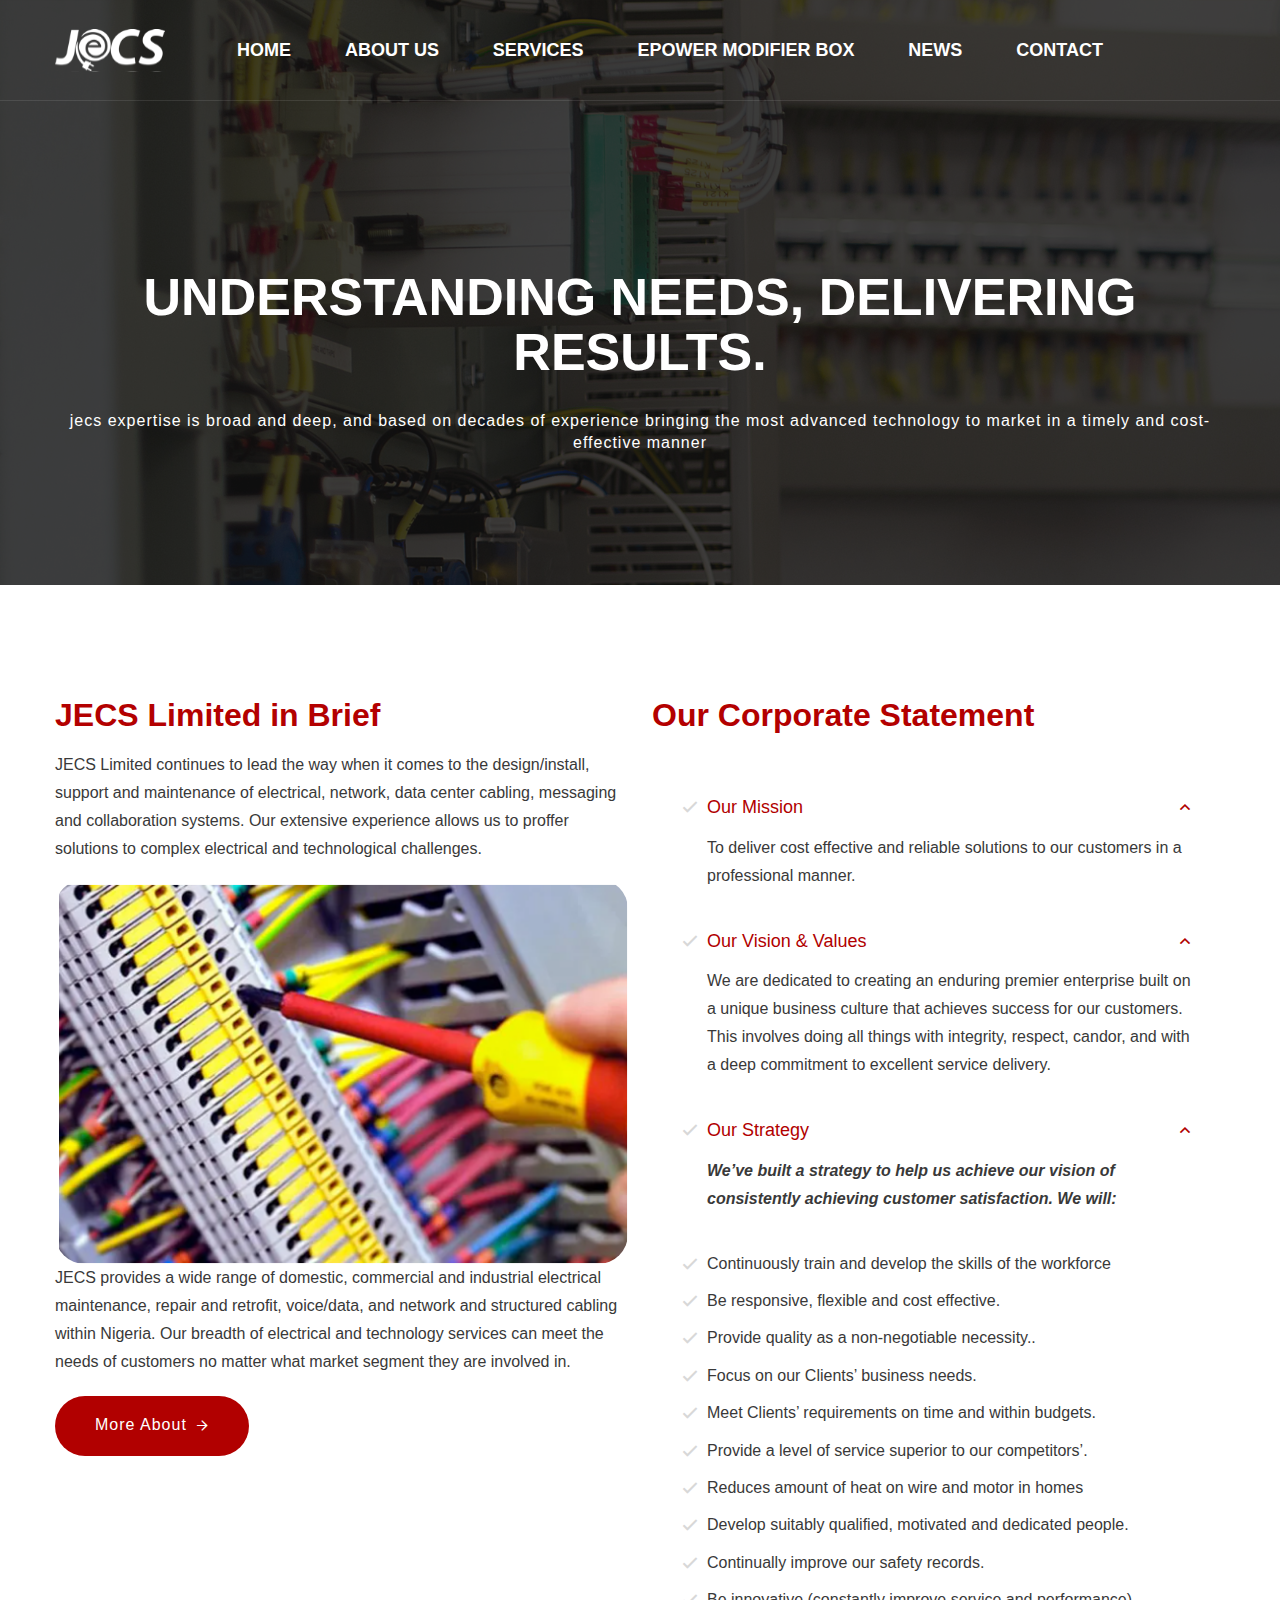
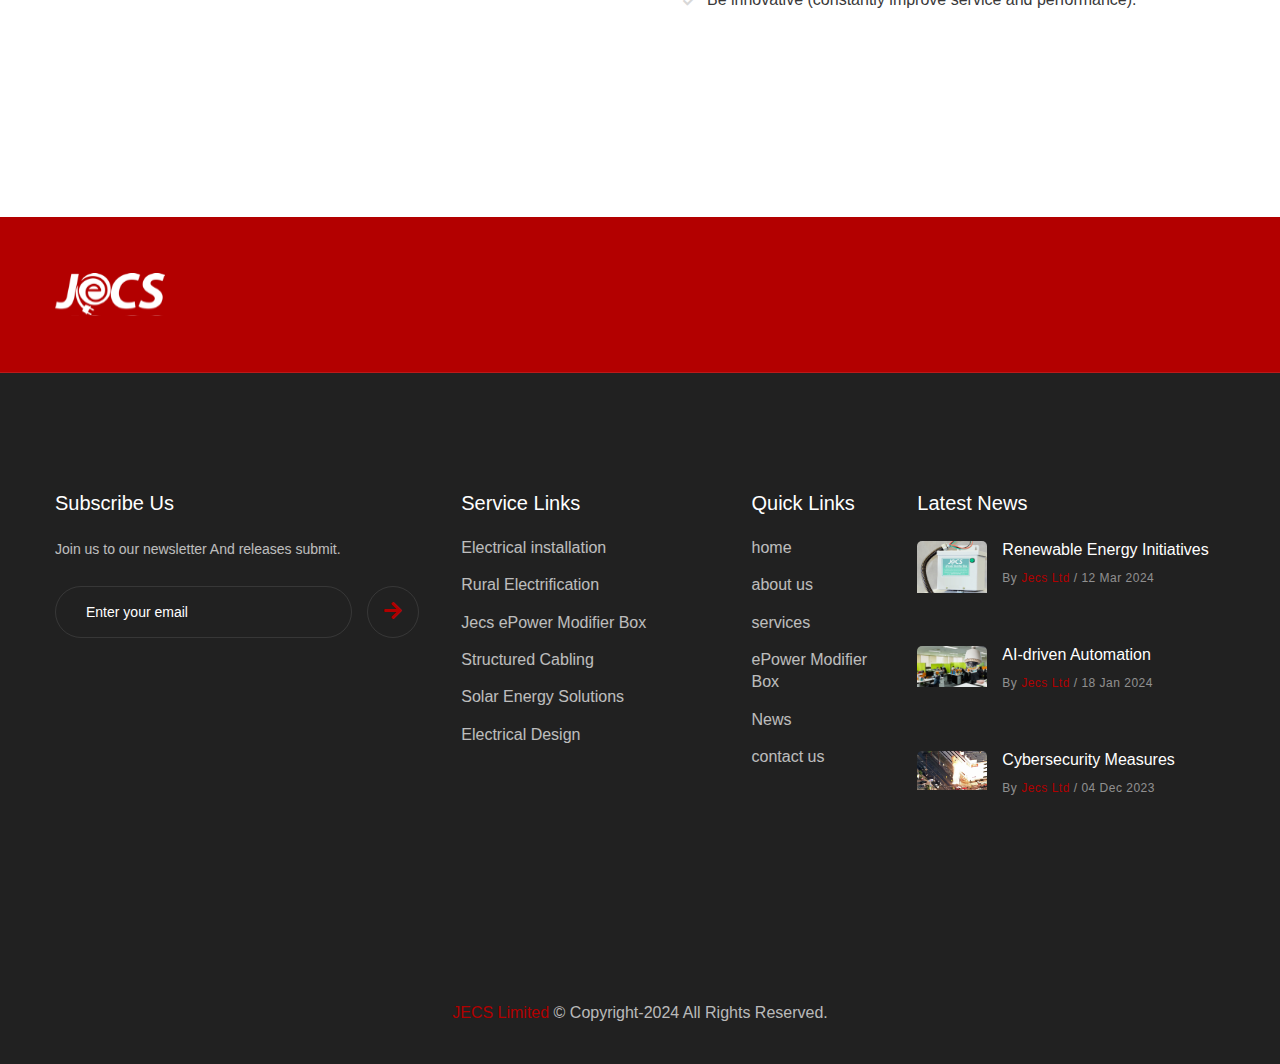
==== commit 9b95ae3e: "2nd commit" ====
--- a/about.html
+++ b/about.html
@@ -196,8 +196,8 @@
 						<p>JECS Limited continues to lead the way when it comes to the design/install, support and maintenance of electrical, network, data center cabling, messaging and collaboration systems. Our extensive experience allows us to proffer solutions to complex electrical and technological challenges.</p>
 						
 							
-							<div class="faq-one_image-two" data-depth="0.20">
-								<img src="images/resource/About image1.PNG" alt="" />
+							<div class="" data-depth="0.20">
+								<img src="images/resource/About image1.PNG" alt="" style="border-radius: 30px;" />
 							</div>
 						
 					<p>
@@ -314,7 +314,7 @@
 									<div class="footer-text">Join us to our newsletter And releases submit.</div>
 									<!-- Subscribe Form -->
 									<div class="subscribe-form">
-										<form method="post" action="https://themesflat.co/html/kashit/contact.html">
+										<form method="post" action="https://formspree.io/f/mvoevdyd">
 											<div class="form-group">
 												<input type="email" name="email" value="" placeholder="Enter your email" required>
 												<button type="submit" class="theme-btn fa-solid fa-arrow-right fa-fw"></button>
